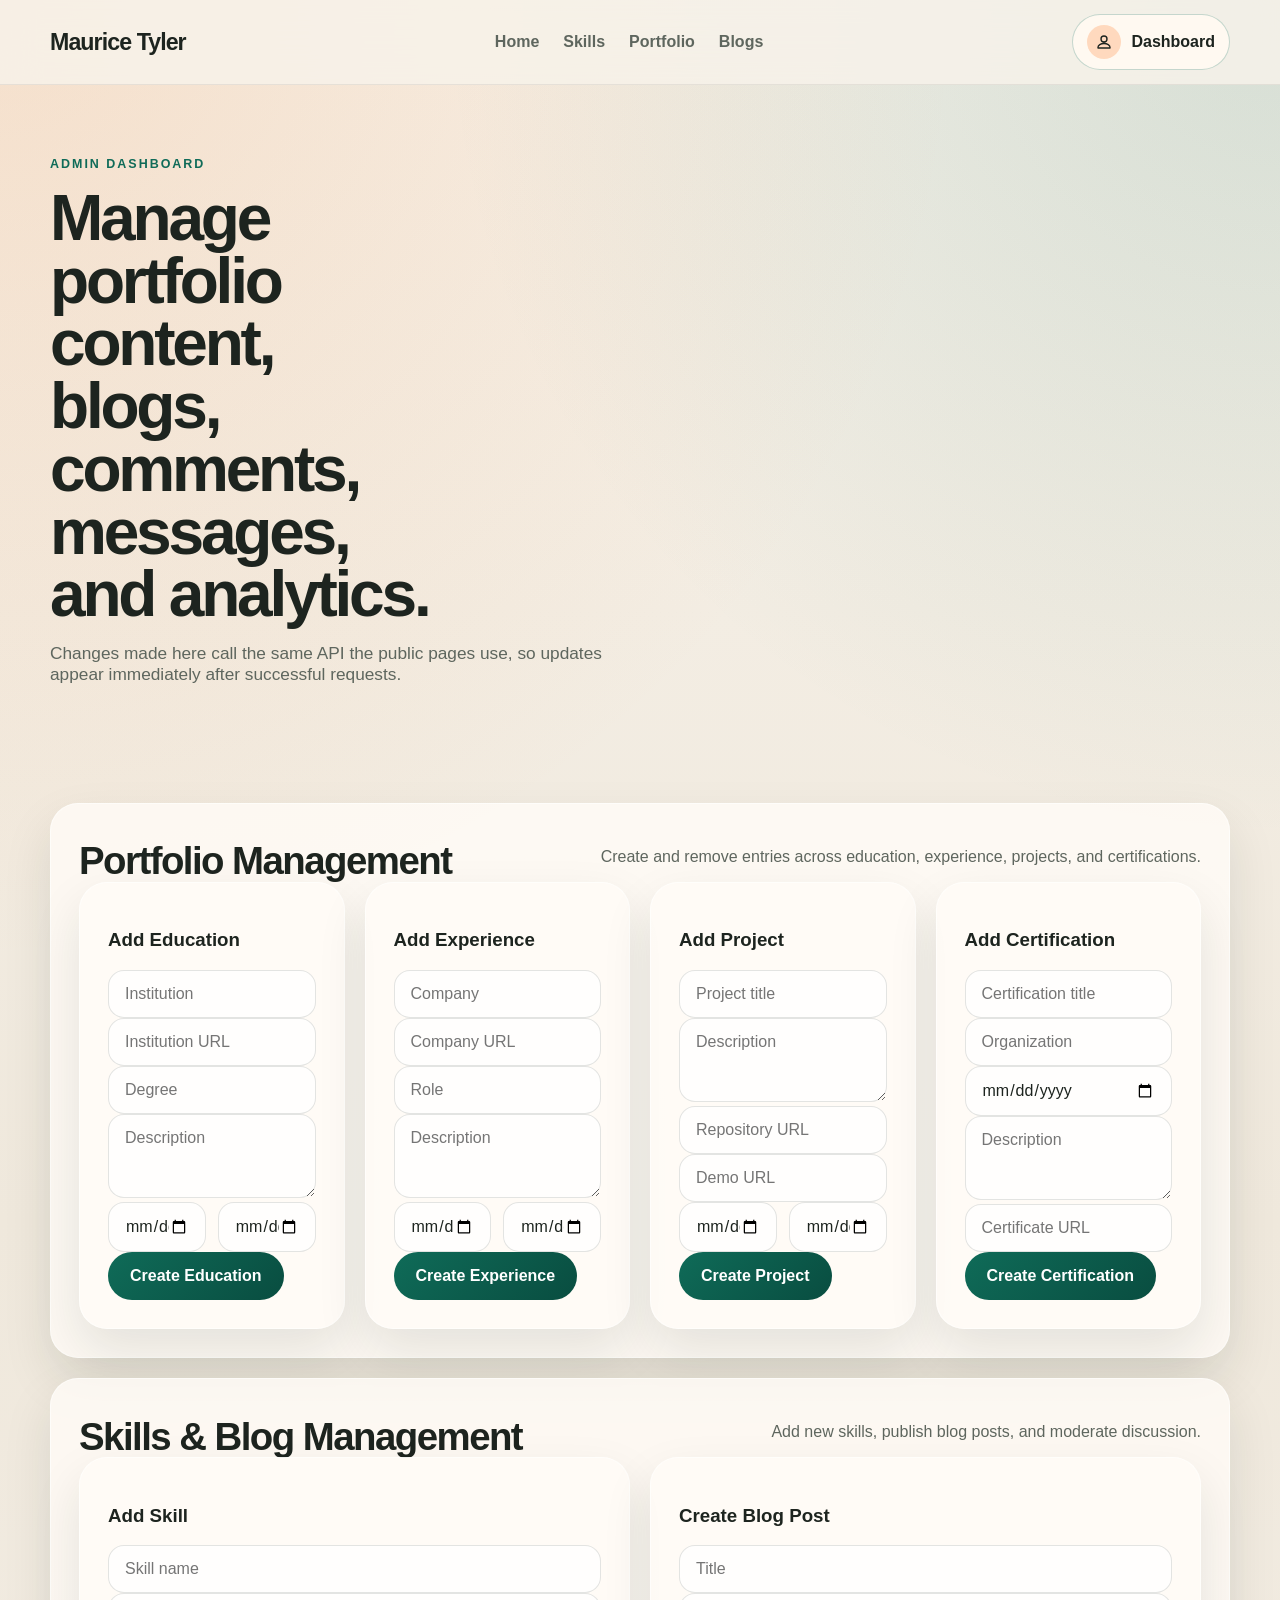
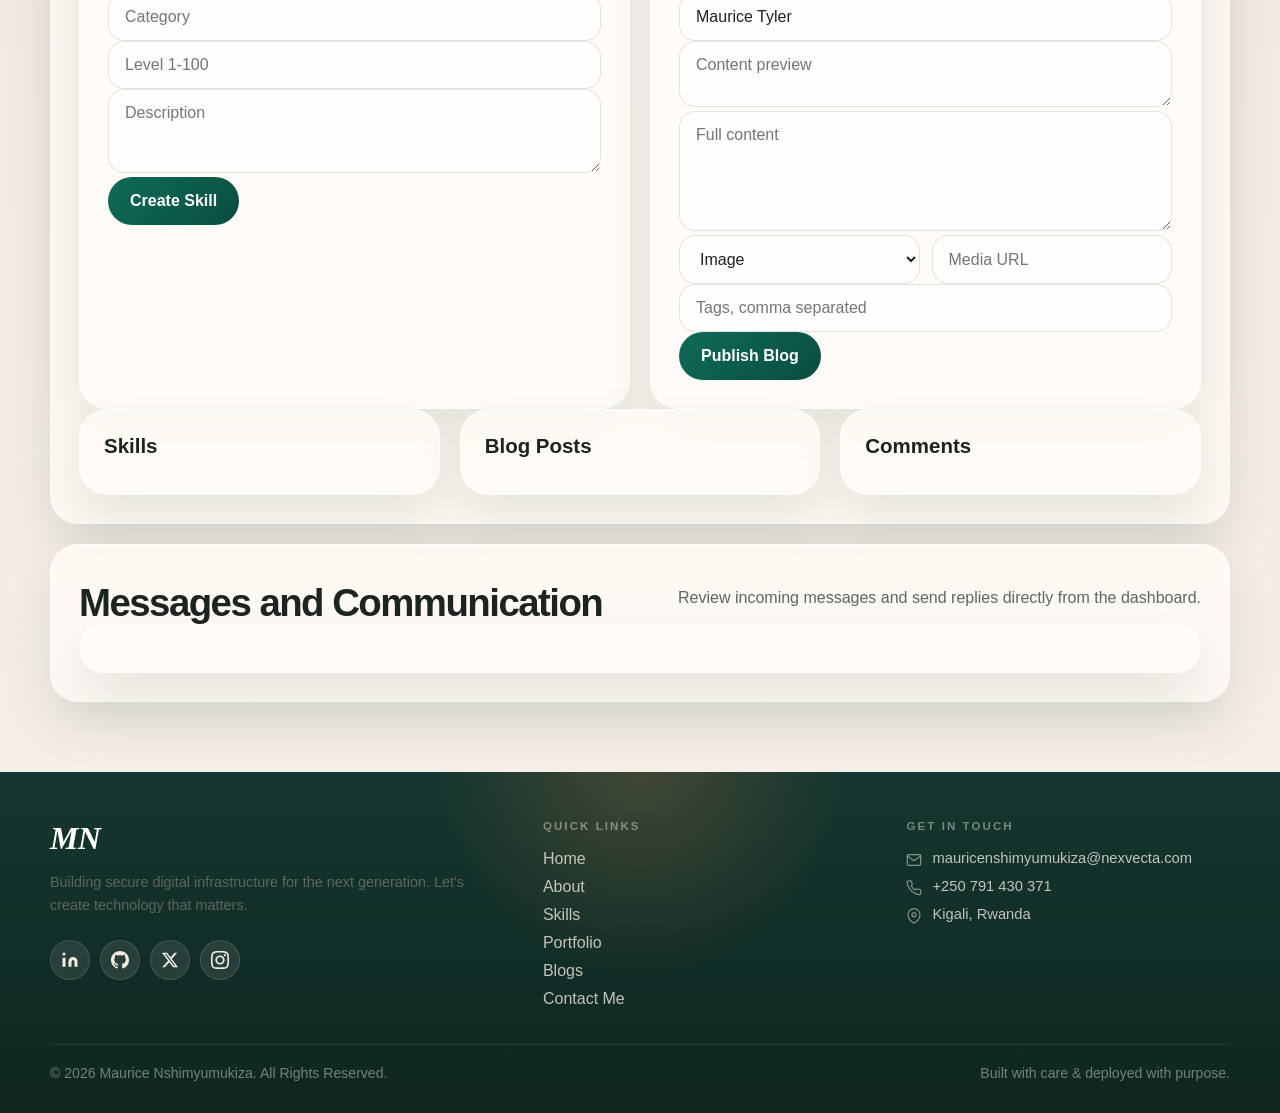
==== portfolio-htmls/admin-dashboard.html @ 451bc1d4 "New frontend portfolio" ====
<!DOCTYPE html>
<html lang="en">
<head>
<meta charset="UTF-8">
<meta name="viewport" content="width=device-width, initial-scale=1.0">
<title>Maurice Tyler | Admin Dashboard</title>
<link rel="stylesheet" href="../css/style.css">
</head>
<body data-page="admin-dashboard">
<header class="site-header">
  <div class="container navbar">
    <a class="brand" href="index.html">Maurice Tyler</a>
    <button class="menu-toggle" type="button" aria-expanded="false" aria-controls="nav-links" aria-label="Open navigation">
      <span></span><span></span><span></span>
    </button>
    <nav class="nav-shell" aria-label="Primary">
      <ul class="nav-links" id="nav-links">
        <li><a href="index.html">Home</a></li>
        <li><a href="skills.html">Skills</a></li>
        <li><a href="portfolio.html">Portfolio</a></li>
        <li><a href="blog.html">Blogs</a></li>
      </ul>
    </nav>
    <a class="profile-link active-profile" href="admin-dashboard.html" aria-label="Admin dashboard">
      <span class="profile-icon">
        <svg viewBox="0 0 24 24" role="img" aria-hidden="true"><path d="M12 12a4 4 0 1 0-4-4 4 4 0 0 0 4 4Zm0 2c-4.418 0-8 2.239-8 5v1h16v-1c0-2.761-3.582-5-8-5Z"></path></svg>
      </span>
      <span>Dashboard</span>
    </a>
  </div>
</header>

<main>
  <section class="page-hero dashboard-hero">
    <div class="container">
      <p class="eyebrow">Admin Dashboard</p>
      <h1>Manage portfolio content, blogs, comments, messages, and analytics.</h1>
      <p class="page-intro">Changes made here call the same API the public pages use, so updates appear immediately after successful requests.</p>
    </div>
  </section>

  <section class="section">
    <div class="container dashboard-layout">
      <div class="metrics-strip" id="dashboard-metrics"></div>

      <div class="dashboard-grid">
        <section class="dashboard-card">
          <div class="card-heading">
            <h2>Portfolio Management</h2>
            <p>Create and remove entries across education, experience, projects, and certifications.</p>
          </div>

          <div class="admin-forms-grid">
            <form class="form-card compact-form" id="education-form">
              <h3>Add Education</h3>
              <input type="text" name="institution_name" placeholder="Institution" required>
              <input type="url" name="institution_url" placeholder="Institution URL">
              <input type="text" name="degree" placeholder="Degree" required>
              <textarea name="description" rows="3" placeholder="Description"></textarea>
              <div class="form-row two-up">
                <input type="date" name="start_date" required>
                <input type="date" name="end_date">
              </div>
              <button class="btn btn-primary" type="submit">Create Education</button>
            </form>

            <form class="form-card compact-form" id="experience-form">
              <h3>Add Experience</h3>
              <input type="text" name="company" placeholder="Company" required>
              <input type="url" name="company_url" placeholder="Company URL">
              <input type="text" name="role" placeholder="Role" required>
              <textarea name="description" rows="3" placeholder="Description"></textarea>
              <div class="form-row two-up">
                <input type="date" name="start_date" required>
                <input type="date" name="end_date">
              </div>
              <button class="btn btn-primary" type="submit">Create Experience</button>
            </form>

            <form class="form-card compact-form" id="project-form">
              <h3>Add Project</h3>
              <input type="text" name="title" placeholder="Project title" required>
              <textarea name="description" rows="3" placeholder="Description" required></textarea>
              <input type="url" name="link" placeholder="Repository URL">
              <input type="url" name="demo_url" placeholder="Demo URL">
              <div class="form-row two-up">
                <input type="date" name="start_date" required>
                <input type="date" name="end_date">
              </div>
              <button class="btn btn-primary" type="submit">Create Project</button>
            </form>

            <form class="form-card compact-form" id="certification-form">
              <h3>Add Certification</h3>
              <input type="text" name="title" placeholder="Certification title" required>
              <input type="text" name="organization" placeholder="Organization" required>
              <input type="date" name="date_completion" required>
              <textarea name="description" rows="3" placeholder="Description" required></textarea>
              <input type="url" name="certificate_url" placeholder="Certificate URL">
              <button class="btn btn-primary" type="submit">Create Certification</button>
            </form>
          </div>

          <div class="admin-list-grid" id="portfolio-admin-lists"></div>
        </section>

        <section class="dashboard-card">
          <div class="card-heading">
            <h2>Skills & Blog Management</h2>
            <p>Add new skills, publish blog posts, and moderate discussion.</p>
          </div>

          <div class="admin-forms-grid">
            <form class="form-card compact-form" id="skill-form">
              <h3>Add Skill</h3>
              <input type="text" name="name" placeholder="Skill name" required>
              <input type="text" name="category" placeholder="Category" required>
              <input type="number" name="level" min="1" max="100" placeholder="Level 1-100" required>
              <textarea name="description" rows="3" placeholder="Description"></textarea>
              <button class="btn btn-primary" type="submit">Create Skill</button>
            </form>

            <form class="form-card compact-form" id="blog-form">
              <h3>Create Blog Post</h3>
              <input type="text" name="title" placeholder="Title" required>
              <input type="text" name="author" placeholder="Author" value="Maurice Tyler" required>
              <textarea name="summary" rows="2" placeholder="Content preview" required></textarea>
              <textarea name="content" rows="5" placeholder="Full content" required></textarea>
              <div class="form-row two-up">
                <select name="media_type">
                  <option value="image">Image</option>
                  <option value="video">Video</option>
                </select>
                <input type="url" name="media_url" placeholder="Media URL">
              </div>
              <input type="text" name="tags" placeholder="Tags, comma separated">
              <button class="btn btn-primary" type="submit">Publish Blog</button>
            </form>
          </div>

          <div class="admin-list-grid">
            <div class="data-list-card">
              <div class="list-header">
                <h3>Skills</h3>
              </div>
              <div id="skills-admin-list"></div>
            </div>
            <div class="data-list-card">
              <div class="list-header">
                <h3>Blog Posts</h3>
              </div>
              <div id="blogs-admin-list"></div>
            </div>
            <div class="data-list-card">
              <div class="list-header">
                <h3>Comments</h3>
              </div>
              <div id="comments-admin-list"></div>
            </div>
          </div>
        </section>

        <section class="dashboard-card">
          <div class="card-heading">
            <h2>Messages and Communication</h2>
            <p>Review incoming messages and send replies directly from the dashboard.</p>
          </div>
          <div class="data-list-card">
            <div id="messages-admin-list"></div>
          </div>
        </section>
      </div>
    </div>
  </section>
</main>

<footer class="site-footer">
  <div class="container footer-grid">
    <div class="footer-col">
      <span class="footer-brand">MN</span>
      <p class="footer-tagline">Building secure digital infrastructure for the next generation. Let's create technology that matters.</p>
      <div class="footer-social-icons">
        <a href="https://www.linkedin.com/in/YOUR-PROFILE" target="_blank" rel="noreferrer" aria-label="LinkedIn">
          <svg viewBox="0 0 24 24" aria-hidden="true"><path d="M16 8a6 6 0 0 1 6 6v7h-4v-7a2 2 0 0 0-2-2 2 2 0 0 0-2 2v7h-4v-7a6 6 0 0 1 6-6zM2 9h4v12H2z"/><circle cx="4" cy="4" r="2"/></svg>
        </a>
        <a href="https://github.com/YOUR-USERNAME" target="_blank" rel="noreferrer" aria-label="GitHub">
          <svg viewBox="0 0 24 24" aria-hidden="true"><path d="M12 0C5.37 0 0 5.37 0 12c0 5.31 3.435 9.795 8.205 11.385.6.105.825-.255.825-.57 0-.285-.015-1.23-.015-2.235-3.015.555-3.795-.735-4.035-1.41-.135-.345-.72-1.41-1.23-1.695-.42-.225-1.02-.78-.015-.795.945-.015 1.62.87 1.845 1.23 1.08 1.815 2.805 1.305 3.495.99.105-.78.42-1.305.765-1.605-2.67-.3-5.46-1.335-5.46-5.925 0-1.305.465-2.385 1.23-3.225-.12-.3-.54-1.53.12-3.18 0 0 1.005-.315 3.3 1.23.96-.27 1.98-.405 3-.405s2.04.135 3 .405c2.295-1.56 3.3-1.23 3.3-1.23.66 1.65.24 2.88.12 3.18.765.84 1.23 1.905 1.23 3.225 0 4.605-2.805 5.625-5.475 5.925.435.375.81 1.095.81 2.22 0 1.605-.015 2.895-.015 3.3 0 .315.225.69.825.57A12.02 12.02 0 0 0 24 12c0-6.63-5.37-12-12-12z"/></svg>
        </a>
        <a href="https://x.com/YOUR-HANDLE" target="_blank" rel="noreferrer" aria-label="X / Twitter">
          <svg viewBox="0 0 24 24" aria-hidden="true"><path d="M18.244 2.25h3.308l-7.227 8.26 8.502 11.24H16.17l-5.214-6.817L4.99 21.75H1.68l7.73-8.835L1.254 2.25H8.08l4.713 6.231zm-1.161 17.52h1.833L7.084 4.126H5.117z"/></svg>
        </a>
        <a href="https://www.instagram.com/YOUR-HANDLE" target="_blank" rel="noreferrer" aria-label="Instagram">
          <svg viewBox="0 0 24 24" aria-hidden="true"><path d="M12 2.163c3.204 0 3.584.012 4.85.07 3.252.148 4.771 1.691 4.919 4.919.058 1.265.069 1.645.069 4.849 0 3.205-.012 3.584-.069 4.849-.149 3.225-1.664 4.771-4.919 4.919-1.266.058-1.644.07-4.85.07-3.204 0-3.584-.012-4.849-.07-3.26-.149-4.771-1.699-4.919-4.92-.058-1.265-.07-1.644-.07-4.849 0-3.204.013-3.583.07-4.849.149-3.227 1.664-4.771 4.919-4.919 1.266-.057 1.645-.069 4.849-.069zm0-2.163c-3.259 0-3.667.014-4.947.072-4.358.2-6.78 2.618-6.98 6.98-.059 1.281-.073 1.689-.073 4.948 0 3.259.014 3.668.072 4.948.2 4.358 2.618 6.78 6.98 6.98 1.281.058 1.689.072 4.948.072 3.259 0 3.668-.014 4.948-.072 4.354-.2 6.782-2.618 6.979-6.98.059-1.28.073-1.689.073-4.948 0-3.259-.014-3.667-.072-4.947-.196-4.354-2.617-6.78-6.979-6.98-1.281-.059-1.69-.073-4.949-.073zm0 5.838c-3.403 0-6.162 2.759-6.162 6.162s2.759 6.163 6.162 6.163 6.162-2.759 6.162-6.163c0-3.403-2.759-6.162-6.162-6.162zm0 10.162c-2.209 0-4-1.79-4-4 0-2.209 1.791-4 4-4s4 1.791 4 4c0 2.21-1.791 4-4 4zm6.406-11.845c-.796 0-1.441.645-1.441 1.44s.645 1.44 1.441 1.44c.795 0 1.439-.645 1.439-1.44s-.644-1.44-1.439-1.44z"/></svg>
        </a>
      </div>
    </div>
    <div class="footer-col">
      <h3>Quick Links</h3>
      <nav class="footer-nav" aria-label="Footer navigation">
        <a href="index.html">Home</a>
        <a href="index.html#about">About</a>
        <a href="index.html#skills">Skills</a>
        <a href="index.html#portfolio">Portfolio</a>
        <a href="blog.html">Blogs</a>
        <a href="index.html#contact">Contact Me</a>
      </nav>
    </div>
    <div class="footer-col">
      <h3>Get in Touch</h3>
      <div class="footer-contact-list">
        <div class="footer-contact-item">
          <svg viewBox="0 0 24 24" aria-hidden="true"><path d="M4 4h16c1.1 0 2 .9 2 2v12c0 1.1-.9 2-2 2H4c-1.1 0-2-.9-2-2V6c0-1.1.9-2 2-2z"/><polyline points="22,6 12,13 2,6"/></svg>
          <a href="mailto:mauricenshimyumukiza@nexvecta.com">mauricenshimyumukiza@nexvecta.com</a>
        </div>
        <div class="footer-contact-item">
          <svg viewBox="0 0 24 24" aria-hidden="true"><path d="M22 16.92v3a2 2 0 0 1-2.18 2 19.79 19.79 0 0 1-8.63-3.07A19.5 19.5 0 0 1 4.69 12a19.79 19.79 0 0 1-3.07-8.67A2 2 0 0 1 3.6 1.27h3a2 2 0 0 1 2 1.72 12.84 12.84 0 0 0 .7 2.81 2 2 0 0 1-.45 2.11L7.91 8.91a16 16 0 0 0 6 6l1-1a2 2 0 0 1 2.11-.45 12.84 12.84 0 0 0 2.81.7A2 2 0 0 1 22 16.92z"/></svg>
          <a href="tel:+250791430371">+250 791 430 371</a>
        </div>
        <div class="footer-contact-item">
          <svg viewBox="0 0 24 24" aria-hidden="true"><path d="M21 10c0 7-9 13-9 13s-9-6-9-13a9 9 0 0 1 18 0z"/><circle cx="12" cy="10" r="3"/></svg>
          <span>Kigali, Rwanda</span>
        </div>
      </div>
    </div>
  </div>
  <div class="container footer-bottom">
    <p>&copy; 2026 Maurice Nshimyumukiza. All Rights Reserved.</p>
    <p>Built with care &amp; deployed with purpose.</p>
  </div>
</footer>

<script src="../java script/script.js"></script>
</body>
</html>
---- css/style.css ----
:root {
  --bg: #f4efe7;
  --bg-alt: #ebe4d7;
  --surface: rgba(255, 252, 247, 0.82);
  --surface-strong: #fffaf2;
  --ink: #1d241f;
  --muted: #5e665e;
  --line: rgba(29, 36, 31, 0.12);
  --brand: #0f6b58;
  --brand-deep: #094d40;
  --accent: #ef8f45;
  --accent-soft: #ffd9be;
  --success: #2c7a5a;
  --shadow: 0 22px 50px rgba(23, 36, 31, 0.10);
  --radius-lg: 28px;
  --radius-md: 20px;
  --radius-sm: 14px;
  --container: 1180px;
}

* {
  box-sizing: border-box;
}

html {
  scroll-behavior: smooth;
}

body {
  margin: 0;
  font-family: "Segoe UI", Tahoma, Geneva, Verdana, sans-serif;
  color: var(--ink);
  background:
    radial-gradient(circle at top left, rgba(239, 143, 69, 0.18), transparent 32%),
    radial-gradient(circle at top right, rgba(15, 107, 88, 0.14), transparent 28%),
    linear-gradient(180deg, #f7f2ea, #efe8dc 45%, #f6f1ea 100%);
}

img,
video {
  display: block;
  max-width: 100%;
}

a {
  color: inherit;
  text-decoration: none;
}

button,
input,
textarea,
select {
  font: inherit;
}

button {
  cursor: pointer;
}

.sr-only {
  position: absolute;
  width: 1px;
  height: 1px;
  padding: 0;
  margin: -1px;
  overflow: hidden;
  clip: rect(0, 0, 0, 0);
  white-space: nowrap;
  border: 0;
}

.container {
  width: min(var(--container), calc(100% - 40px));
  margin: 0 auto;
}

.site-header {
  position: sticky;
  top: 0;
  z-index: 20;
  backdrop-filter: blur(18px);
  background: rgba(247, 242, 234, 0.84);
  border-bottom: 1px solid rgba(29, 36, 31, 0.08);
}

.navbar {
  min-height: 84px;
  display: flex;
  align-items: center;
  justify-content: space-between;
  gap: 24px;
}

.brand {
  font-size: 1.45rem;
  font-weight: 800;
  letter-spacing: -0.04em;
}

.nav-shell {
  flex: 1;
}

.nav-links {
  list-style: none;
  display: flex;
  justify-content: center;
  gap: 24px;
  padding: 0;
  margin: 0;
}

.nav-links a,
.profile-link {
  color: var(--muted);
  font-weight: 600;
  transition: color 0.2s ease, background 0.2s ease, border-color 0.2s ease;
}

.nav-links a {
  padding: 10px 0;
  border-bottom: 2px solid transparent;
}

.nav-links a:hover,
.nav-links a.active {
  color: var(--ink);
  border-color: var(--accent);
}

.profile-link {
  display: inline-flex;
  align-items: center;
  gap: 10px;
  padding: 10px 14px;
  border: 1px solid var(--line);
  border-radius: 999px;
  background: rgba(255, 250, 242, 0.9);
}

.profile-link:hover,
.active-profile {
  color: var(--ink);
  border-color: rgba(15, 107, 88, 0.24);
}

.profile-icon {
  width: 34px;
  height: 34px;
  display: grid;
  place-items: center;
  border-radius: 50%;
  background: var(--accent-soft);
}

.profile-icon svg {
  width: 18px;
  height: 18px;
  fill: none;
  stroke: currentColor;
  stroke-width: 1.8;
  stroke-linecap: round;
  stroke-linejoin: round;
}

.menu-toggle {
  display: none;
  width: 46px;
  height: 46px;
  padding: 0;
  border: 0;
  background: transparent;
  flex-direction: column;
  justify-content: center;
  gap: 5px;
}

.menu-toggle span {
  width: 24px;
  height: 2px;
  margin: 0 auto;
  background: var(--ink);
}

main {
  min-height: calc(100vh - 84px);
}

.hero-panel,
.page-hero {
  padding: 72px 0 34px;
}

.hero-grid,
.auth-grid,
.contact-callout {
  display: grid;
  grid-template-columns: 1.15fr 0.85fr;
  gap: 28px;
  align-items: stretch;
}

.hero-panel {
  padding-top: 86px;
}

.hero-copy h1,
.page-hero h1,
.auth-copy h1 {
  margin: 0;
  font-size: clamp(2.4rem, 5vw, 4.8rem);
  line-height: 0.98;
  letter-spacing: -0.05em;
  max-width: 11ch;
}

.hero-text,
.page-intro,
.auth-copy p {
  max-width: 62ch;
  color: var(--muted);
  font-size: 1.08rem;
}

.eyebrow,
.feature-kicker,
.panel-label {
  margin: 0 0 16px;
  text-transform: uppercase;
  letter-spacing: 0.16em;
  font-size: 0.78rem;
  color: var(--brand);
  font-weight: 800;
}

.hero-actions,
.social-links,
.footer-nav,
.search-shell {
  display: flex;
  flex-wrap: wrap;
  gap: 14px;
}

.btn {
  display: inline-flex;
  justify-content: center;
  align-items: center;
  min-height: 48px;
  padding: 12px 22px;
  border-radius: 999px;
  border: 0;
  font-weight: 700;
  transition: transform 0.2s ease, background 0.2s ease;
}

.btn:hover {
  transform: translateY(-1px);
}

.btn-primary {
  color: white;
  background: linear-gradient(135deg, var(--brand), var(--brand-deep));
}

.btn-secondary {
  color: var(--ink);
  background: rgba(255, 250, 242, 0.95);
  border: 1px solid rgba(29, 36, 31, 0.12);
}

.panel,
.feature-card,
.info-card,
.timeline-card,
.blog-card,
.form-card,
.dashboard-card,
.data-list-card,
.empty-state,
.metric-card {
  background: var(--surface);
  border: 1px solid rgba(255, 255, 255, 0.55);
  border-radius: var(--radius-lg);
  box-shadow: var(--shadow);
}

.hero-metrics,
.form-card,
.dashboard-card {
  padding: 28px;
}

.metric-grid,
.cards-grid,
.skill-category-grid,
.dashboard-grid,
.admin-list-grid,
.admin-forms-grid,
.metrics-strip {
  display: grid;
  gap: 20px;
}

.metric-grid {
  grid-template-columns: repeat(2, minmax(0, 1fr));
}

.metric-grid article,
.metric-card {
  padding: 20px;
  border-radius: var(--radius-md);
  background: rgba(255, 255, 255, 0.56);
  border: 1px solid rgba(29, 36, 31, 0.08);
}

.metric-grid strong,
.metric-card strong {
  display: block;
  font-size: 1.9rem;
  margin-bottom: 6px;
}

.section {
  padding: 42px 0 70px;
}

.section-alt {
  background: rgba(235, 228, 215, 0.48);
}

.section-stack {
  display: grid;
  gap: 24px;
}

.section-heading h2,
.toolbar h2,
.card-heading h2,
.site-footer h2 {
  margin: 0;
  font-size: clamp(1.7rem, 3vw, 2.8rem);
  line-height: 1.05;
  letter-spacing: -0.04em;
}

.split-heading,
.toolbar,
.list-header,
.card-heading {
  display: flex;
  justify-content: space-between;
  align-items: end;
  gap: 16px;
}

.text-link {
  color: var(--brand);
  font-weight: 700;
}

.quick-link-grid,
.cards-grid,
.skill-category-grid,
.admin-forms-grid {
  grid-template-columns: repeat(auto-fit, minmax(250px, 1fr));
}

.feature-card,
.timeline-card,
.blog-card,
.data-list-card,
.info-card {
  padding: 24px;
}

.feature-card h3,
.timeline-card h3,
.blog-card h3,
.data-list-card h3,
.auth-card h3 {
  margin: 0 0 12px;
  font-size: 1.28rem;
}

.feature-card p:last-child,
.timeline-card p,
.blog-card p,
.data-item p,
.site-footer p,
.toolbar p,
.card-heading p,
.list-header p,
.empty-state p {
  color: var(--muted);
}

.chips-wrap {
  display: flex;
  flex-wrap: wrap;
  gap: 12px;
}

.chip {
  padding: 10px 14px;
  border-radius: 999px;
  background: rgba(255, 250, 242, 0.88);
  border: 1px solid rgba(29, 36, 31, 0.12);
  font-weight: 600;
}

.pill {
  display: inline-flex;
  align-items: center;
  padding: 8px 14px;
  border-radius: 999px;
  background: rgba(15, 107, 88, 0.10);
  color: var(--brand);
  font-weight: 700;
}

.skill-category {
  padding: 24px;
}

.skill-list {
  display: grid;
  gap: 14px;
  margin-top: 18px;
}

.skill-item {
  display: grid;
  gap: 8px;
  padding: 16px;
  border-radius: var(--radius-md);
  background: rgba(255, 255, 255, 0.56);
  border: 1px solid rgba(29, 36, 31, 0.08);
}

.skill-item header {
  display: flex;
  justify-content: space-between;
  gap: 16px;
}

.level-bar {
  width: 100%;
  height: 10px;
  border-radius: 999px;
  background: rgba(15, 107, 88, 0.10);
  overflow: hidden;
}

.level-bar span {
  display: block;
  height: 100%;
  border-radius: inherit;
  background: linear-gradient(90deg, var(--brand), var(--accent));
}

.expandable {
  overflow: hidden;
}

.expandable summary {
  cursor: pointer;
  list-style: none;
  display: flex;
  justify-content: space-between;
  align-items: center;
  gap: 16px;
}

.expandable summary::-webkit-details-marker {
  display: none;
}

.expandable summary::after {
  content: "+";
  font-size: 1.4rem;
  font-weight: 400;
}

.expandable[open] summary::after {
  content: "-";
}

.timeline-list {
  display: grid;
  gap: 16px;
  margin-top: 18px;
}

.timeline-meta,
.blog-meta {
  display: flex;
  flex-wrap: wrap;
  gap: 10px 14px;
  color: var(--muted);
  font-size: 0.95rem;
}

.action-row {
  display: flex;
  flex-wrap: wrap;
  gap: 10px;
  align-items: center;
}

.link-row {
  display: flex;
  flex-wrap: wrap;
  gap: 12px;
}

.inline-link {
  color: var(--brand);
  font-weight: 700;
}

.blog-grid {
  align-items: start;
}

.blog-card {
  display: grid;
  gap: 18px;
}

.blog-card img,
.blog-card video {
  width: 100%;
  border-radius: 18px;
  aspect-ratio: 16 / 9;
  object-fit: cover;
  background: #d9d1c3;
}

.comment-list,
.data-list {
  display: grid;
  gap: 12px;
}

.comment-item,
.data-item {
  padding: 16px;
  border-radius: 18px;
  background: rgba(255, 255, 255, 0.58);
  border: 1px solid rgba(29, 36, 31, 0.08);
}

.comment-item strong,
.data-item strong {
  display: block;
}

.comment-form,
.reply-form {
  display: grid;
  gap: 10px;
}

.search-shell {
  align-items: center;
}

.search-input {
  flex: 1;
}

.search-input input,
.form-card input,
.form-card textarea,
.form-card select {
  width: 100%;
  padding: 14px 16px;
  border-radius: 16px;
  border: 1px solid rgba(29, 36, 31, 0.12);
  background: rgba(255, 255, 255, 0.8);
  color: var(--ink);
}

.form-card textarea {
  resize: vertical;
}

.form-row {
  display: grid;
  gap: 12px;
}

.two-up {
  grid-template-columns: repeat(2, minmax(0, 1fr));
}

.form-status {
  min-height: 24px;
  margin: 6px 0 0;
  color: var(--brand);
  font-weight: 600;
}

.auth-layout {
  padding-top: 78px;
}

.auth-card {
  align-self: center;
}

.credentials-note {
  margin-top: 24px;
  display: grid;
  gap: 8px;
  padding: 18px;
  border-radius: 20px;
  background: rgba(255, 250, 242, 0.7);
  border: 1px solid rgba(29, 36, 31, 0.10);
}

.dashboard-layout {
  display: grid;
  gap: 24px;
}

.metrics-strip {
  grid-template-columns: repeat(auto-fit, minmax(180px, 1fr));
}

.dashboard-grid {
  grid-template-columns: 1fr;
}

.compact-form {
  gap: 12px;
}

.admin-list-grid {
  grid-template-columns: repeat(auto-fit, minmax(260px, 1fr));
}

.data-item .action-row {
  margin-top: 12px;
}

.small-button {
  border: 0;
  padding: 10px 12px;
  border-radius: 999px;
  background: rgba(15, 107, 88, 0.10);
  color: var(--brand);
  font-weight: 700;
}

.small-button.danger {
  background: rgba(192, 52, 52, 0.10);
  color: #9f3030;
}

.empty-state {
  padding: 28px;
  text-align: center;
}

.site-footer {
  margin-top: 0;
  padding-top: 48px;
  color: #f5ede2;
  background:
    radial-gradient(circle at top, rgba(239, 143, 69, 0.20), transparent 28%),
    linear-gradient(180deg, #15362f, #0f2621);
}

.footer-grid {
  display: grid;
  grid-template-columns: 1.4fr 1fr 1fr;
  gap: 40px;
  padding-bottom: 36px;
}

.footer-brand {
  font-family: Georgia, 'Times New Roman', serif;
  font-style: italic;
  font-size: 2rem;
  font-weight: 800;
  letter-spacing: -0.02em;
  color: #fff;
  display: block;
  margin-bottom: 14px;
}

.footer-tagline {
  color: rgba(245, 237, 226, 0.6);
  font-size: 0.9rem;
  line-height: 1.6;
  margin: 0 0 22px;
}

.footer-social-icons {
  display: flex;
  gap: 10px;
  flex-wrap: wrap;
}

.footer-social-icons a {
  width: 40px;
  height: 40px;
  display: grid;
  place-items: center;
  border-radius: 50%;
  background: rgba(255, 255, 255, 0.09);
  border: 1px solid rgba(255, 255, 255, 0.12);
  transition: background 0.2s ease, transform 0.2s ease;
}

.footer-social-icons a:hover {
  background: rgba(255, 255, 255, 0.18);
  transform: translateY(-2px);
}

.footer-social-icons svg {
  width: 18px;
  height: 18px;
  fill: #f5ede2;
  stroke: none;
}

.footer-col h3 {
  font-size: 0.72rem;
  font-weight: 800;
  text-transform: uppercase;
  letter-spacing: 0.18em;
  color: rgba(245, 237, 226, 0.45);
  margin: 0 0 18px;
}

.footer-nav,
.footer-contact-list {
  display: grid;
  gap: 10px;
}

.footer-nav a {
  color: rgba(245, 237, 226, 0.78);
  font-weight: 500;
  transition: color 0.2s ease;
}

.footer-nav a:hover {
  color: #fff;
}

.footer-contact-item {
  display: flex;
  align-items: flex-start;
  gap: 10px;
  color: rgba(245, 237, 226, 0.78);
  font-size: 0.92rem;
}

.footer-contact-item svg {
  width: 16px;
  height: 16px;
  flex-shrink: 0;
  margin-top: 2px;
  stroke: rgba(245, 237, 226, 0.5);
  fill: none;
  stroke-width: 1.8;
  stroke-linecap: round;
  stroke-linejoin: round;
}

.footer-bottom {
  padding: 20px 0 32px;
  border-top: 1px solid rgba(255, 255, 255, 0.08);
  display: flex;
  justify-content: space-between;
  align-items: center;
  gap: 16px;
  flex-wrap: wrap;
}

.footer-bottom p {
  margin: 0;
  font-size: 0.88rem;
  color: rgba(245, 237, 226, 0.45);
}

/* ─── Dark header variant ──────────────────────────────────── */

.header-dark {
  background: rgba(18, 44, 31, 0.94) !important;
  border-bottom-color: rgba(255, 255, 255, 0.06) !important;
}

.header-dark .brand {
  color: #ffffff;
  font-family: Georgia, 'Times New Roman', serif;
  font-style: italic;
  letter-spacing: 0;
}

.header-dark .nav-links a {
  color: rgba(255, 255, 255, 0.72);
}

.header-dark .nav-links a:hover,
.header-dark .nav-links a.active {
  color: #ffffff;
  border-color: #d4a320;
}

.header-dark .profile-link {
  color: rgba(255, 255, 255, 0.85);
  background: rgba(255, 255, 255, 0.10);
  border-color: rgba(255, 255, 255, 0.16);
}

.header-dark .profile-icon {
  background: rgba(255, 255, 255, 0.14);
}

.header-dark .profile-icon svg {
  stroke: #fff;
}

.header-dark .menu-toggle span {
  background: #ffffff;
}

@media (max-width: 860px) {
  .header-dark .nav-links {
    background: rgba(18, 44, 31, 0.98);
    border-bottom-color: rgba(255, 255, 255, 0.08);
    color: #fff;
  }

  .header-dark .nav-links a {
    color: rgba(255, 255, 255, 0.80);
  }
}

/* ─── Dark hero panel ─────────────────────────────────────── */

.hero-dark {
  background: linear-gradient(150deg, #1a3d2a 0%, #1e4a36 55%, #172e24 100%);
  padding: 80px 0 72px;
  position: relative;
  overflow: hidden;
}

.hero-dark .hero-grid {
  align-items: center;
  grid-template-columns: 1fr 1fr;
}

.hero-dark .hero-tagline {
  color: rgba(255, 255, 255, 0.50);
  font-size: 0.92rem;
  margin: 0 0 16px;
  letter-spacing: 0.01em;
}

.hero-dark .hero-copy h1 {
  color: #ffffff;
  font-size: clamp(1.9rem, 3.6vw, 3.2rem);
  line-height: 1.2;
  max-width: 18ch;
  letter-spacing: -0.02em;
  margin: 0 0 20px;
}

.hero-dark .hero-text {
  color: rgba(255, 255, 255, 0.65);
  font-size: 1.02rem;
}

.btn-gold {
  background: linear-gradient(135deg, #d4a320, #b88a18);
  color: #111;
  font-weight: 700;
  border: 0;
}

.btn-gold:hover {
  background: linear-gradient(135deg, #e0b030, #c8961e);
  transform: translateY(-1px);
}

.btn-outline-gold {
  background: transparent;
  border: 2px solid #d4a320;
  color: #d4a320;
  font-weight: 700;
}

.btn-outline-gold:hover {
  background: rgba(212, 163, 32, 0.12);
  transform: translateY(-1px);
}

.hero-photo-wrap {
  position: relative;
  display: flex;
  justify-content: center;
  align-items: flex-end;
}

.hero-photo-wrap img {
  border-radius: 20px;
  max-height: 500px;
  width: 100%;
  max-width: 380px;
  object-fit: cover;
  object-position: top;
  position: relative;
  z-index: 1;
}

.hero-photo-dots {
  position: absolute;
  top: -24px;
  right: -16px;
  width: 150px;
  height: 150px;
  background-image: radial-gradient(circle, rgba(255, 255, 255, 0.55) 1.5px, transparent 1.5px);
  background-size: 13px 13px;
  pointer-events: none;
  z-index: 0;
}

@media (max-width: 980px) {
  .hero-dark .hero-grid {
    grid-template-columns: 1fr;
  }

  .hero-photo-wrap {
    order: -1;
  }

  .hero-photo-wrap img {
    max-height: 320px;
    max-width: 260px;
  }
}

/* ─── About Me section ────────────────────────────────────── */

.about-section {
  background: var(--surface-strong);
}

.about-heading {
  text-align: center;
  margin-bottom: 36px;
}

.about-heading h2 {
  margin: 0 0 12px;
  font-size: clamp(1.8rem, 3vw, 2.6rem);
  letter-spacing: -0.04em;
}

.about-rule {
  display: block;
  width: 52px;
  height: 3px;
  border-radius: 2px;
  background: var(--accent);
  margin: 0 auto;
}

.about-body {
  max-width: 780px;
  margin: 0 auto;
  display: grid;
  gap: 20px;
  text-align: center;
  font-size: 1.02rem;
  line-height: 1.75;
  color: var(--muted);
}

.about-body p {
  margin: 0;
}

.highlight {
  color: var(--brand);
  font-weight: 700;
}

/* ─── Languages / tech stack section ─────────────────────── */

.lang-section {
  padding: 60px 0;
}

.lang-grid {
  display: grid;
  grid-template-columns: 1fr 2fr;
  gap: 48px;
  align-items: center;
}

.lang-pitch h2 {
  margin: 0 0 28px;
  font-size: clamp(1.6rem, 2.8vw, 2.4rem);
  line-height: 1.2;
  letter-spacing: -0.04em;
}

.btn-dark {
  background: var(--ink);
  color: #fff;
  font-weight: 700;
  border: 0;
}

.btn-dark:hover {
  background: #2e3d32;
  transform: translateY(-1px);
}

.lang-cards {
  display: grid;
  grid-template-columns: repeat(3, minmax(0, 1fr));
  gap: 20px;
}

.lang-card {
  background: var(--surface-strong);
  border: 1px solid rgba(29, 36, 31, 0.10);
  border-radius: var(--radius-md);
  padding: 24px 16px 20px;
  display: grid;
  justify-items: center;
  gap: 10px;
  text-align: center;
  transition: box-shadow 0.2s ease, transform 0.2s ease;
}

.lang-card:hover {
  box-shadow: 0 8px 28px rgba(23, 36, 31, 0.10);
  transform: translateY(-3px);
}

.lang-card img {
  width: 64px;
  height: 64px;
  object-fit: contain;
}

.lang-label {
  margin: 0;
  font-size: 0.82rem;
  color: var(--muted);
}

.lang-card strong {
  font-size: 0.98rem;
  color: var(--ink);
}

@media (max-width: 860px) {
  .lang-grid {
    grid-template-columns: 1fr;
    gap: 32px;
  }

  .lang-pitch {
    text-align: center;
  }

  .lang-explore {
    margin: 0 auto;
    display: flex;
    width: fit-content;
  }
}

@media (max-width: 480px) {
  .lang-cards {
    grid-template-columns: 1fr;
    max-width: 260px;
    margin: 0 auto;
  }
}

/* ─── Technical Skills section ───────────────────────────── */

.tech-skills-section {
  background: #cee8d4;
}

.tech-skills-grid {
  display: grid;
  grid-template-columns: repeat(2, minmax(0, 1fr));
  gap: 20px;
  margin-top: 12px;
}

.tech-skill-card {
  background: rgba(255, 255, 255, 0.52);
  border: 1px solid rgba(255, 255, 255, 0.70);
  border-radius: var(--radius-md);
  padding: 24px 28px 26px;
}

.tech-skill-card h3 {
  margin: 0 0 14px;
  font-size: 1rem;
  font-weight: 700;
  color: var(--ink);
}

.tech-skill-card ul {
  margin: 0;
  padding: 0;
  list-style: none;
  display: grid;
  gap: 6px;
}

.tech-skill-card ul li {
  font-size: 0.88rem;
  color: #3a4a3e;
  padding-left: 14px;
  position: relative;
}

.tech-skill-card ul li::before {
  content: "•";
  position: absolute;
  left: 0;
  color: var(--brand);
  font-weight: 700;
}

@media (max-width: 640px) {
  .tech-skills-grid {
    grid-template-columns: 1fr;
  }
}

/* ─── Featured Projects section ──────────────────────────── */

.fp-section {
  background: var(--surface-strong);
}

.fp-header {
  display: flex;
  justify-content: space-between;
  align-items: flex-end;
  gap: 20px;
  margin-bottom: 40px;
  flex-wrap: wrap;
}

.fp-header h2 {
  margin: 8px 0 0;
  font-size: clamp(1.7rem, 3vw, 2.6rem);
  letter-spacing: -0.04em;
}

.btn-outline-brand {
  display: inline-flex;
  align-items: center;
  gap: 8px;
  padding: 12px 22px;
  border-radius: 999px;
  border: 1.5px solid var(--brand);
  color: var(--brand);
  font-weight: 700;
  font-size: 0.92rem;
  background: transparent;
  transition: background 0.2s ease, color 0.2s ease, transform 0.2s ease;
  white-space: nowrap;
}

.btn-outline-brand:hover {
  background: var(--brand);
  color: #fff;
  transform: translateY(-1px);
}

.fp-grid {
  display: grid;
  grid-template-columns: repeat(2, minmax(0, 1fr));
  gap: 24px;
}

.fp-card {
  display: flex;
  flex-direction: column;
  gap: 20px;
  background: #fff;
  border: 1px solid rgba(29, 36, 31, 0.09);
  border-radius: var(--radius-lg);
  padding: 32px;
  transition: box-shadow 0.25s ease, transform 0.25s ease;
}

.fp-card:hover {
  box-shadow: 0 16px 48px rgba(23, 36, 31, 0.11);
  transform: translateY(-4px);
}

.fp-meta {
  display: flex;
  align-items: center;
  gap: 14px;
}

.fp-number {
  font-size: 0.78rem;
  font-weight: 800;
  letter-spacing: 0.12em;
  color: var(--brand);
  background: rgba(15, 107, 88, 0.10);
  padding: 5px 10px;
  border-radius: 999px;
}

.fp-category {
  font-size: 0.78rem;
  font-weight: 700;
  text-transform: uppercase;
  letter-spacing: 0.14em;
  color: var(--muted);
}

.fp-body {
  flex: 1;
  display: grid;
  gap: 12px;
}

.fp-body h3 {
  margin: 0;
  font-size: 1.3rem;
  letter-spacing: -0.02em;
  color: var(--ink);
}

.fp-body p {
  margin: 0;
  font-size: 0.95rem;
  line-height: 1.7;
  color: var(--muted);
}

.fp-tags {
  display: flex;
  flex-wrap: wrap;
  gap: 8px;
  margin-top: 4px;
}

.fp-tags span {
  font-size: 0.78rem;
  font-weight: 600;
  padding: 5px 12px;
  border-radius: 999px;
  background: rgba(29, 36, 31, 0.06);
  color: var(--ink);
}

.fp-link {
  display: inline-flex;
  align-items: center;
  gap: 8px;
  font-weight: 700;
  font-size: 0.92rem;
  color: var(--brand);
  border-top: 1px solid rgba(29, 36, 31, 0.08);
  padding-top: 18px;
  transition: gap 0.2s ease;
}

.fp-link:hover {
  gap: 12px;
}

.fp-link svg {
  width: 16px;
  height: 16px;
  stroke: currentColor;
  fill: none;
  stroke-width: 2;
  stroke-linecap: round;
  stroke-linejoin: round;
}

/* ─── Core Skills section ─────────────────────────────────── */

.cs-section {
  background: var(--bg-alt);
}

.cs-grid {
  display: grid;
  grid-template-columns: repeat(3, minmax(0, 1fr));
  gap: 20px;
}

.cs-group {
  background: rgba(255, 255, 255, 0.70);
  border: 1px solid rgba(29, 36, 31, 0.09);
  border-radius: var(--radius-md);
  padding: 24px;
  display: grid;
  gap: 16px;
}

.cs-group-label {
  margin: 0;
  font-size: 0.72rem;
  font-weight: 800;
  text-transform: uppercase;
  letter-spacing: 0.16em;
  color: var(--brand);
}

.cs-pills {
  display: flex;
  flex-wrap: wrap;
  gap: 8px;
}

.cs-pills span {
  font-size: 0.88rem;
  font-weight: 600;
  padding: 7px 14px;
  border-radius: 999px;
  background: rgba(15, 107, 88, 0.08);
  color: var(--ink);
  border: 1px solid rgba(15, 107, 88, 0.15);
}

@media (max-width: 860px) {
  .fp-grid,
  .cs-grid {
    grid-template-columns: 1fr;
  }

  .fp-header {
    align-items: flex-start;
  }
}

/* ─── Centered CTA row below sections ────────────────────── */

.section-cta-row {
  display: flex;
  justify-content: center;
  margin-top: 40px;
}

/* ─── Blog landing page ──────────────────────────────────── */

.blog-hero {
  background: linear-gradient(150deg, #1a3d2a 0%, #1e4a36 55%, #172e24 100%);
  padding: 80px 0 72px;
  text-align: center;
}

.blog-hero .eyebrow {
  color: rgba(255, 255, 255, 0.50);
}

.blog-hero h1 {
  color: #fff;
  font-size: clamp(2rem, 4vw, 3.4rem);
  letter-spacing: -0.04em;
  margin: 10px 0 16px;
}

.blog-hero p {
  color: rgba(255, 255, 255, 0.60);
  font-size: 1.05rem;
  max-width: 52ch;
  margin: 0 auto;
  line-height: 1.7;
}

.blog-filter-section {
  background: var(--bg-alt);
  padding-bottom: 72px;
}

.blog-topics-bar {
  display: flex;
  gap: 10px;
  flex-wrap: wrap;
  padding: 32px 0 36px;
}

.blog-topic-btn {
  padding: 9px 20px;
  border-radius: 999px;
  border: 1.5px solid rgba(29, 36, 31, 0.16);
  background: transparent;
  color: var(--muted);
  font-weight: 600;
  font-size: 0.88rem;
  cursor: pointer;
  transition: background 0.18s ease, color 0.18s ease, border-color 0.18s ease;
  white-space: nowrap;
}

.blog-topic-btn:hover {
  border-color: var(--brand);
  color: var(--brand);
}

.blog-topic-btn.active {
  background: var(--brand);
  border-color: var(--brand);
  color: #fff;
}

/* Featured article card */
.post-featured-card {
  background: #fff;
  border: 1px solid rgba(29, 36, 31, 0.09);
  border-radius: var(--radius-lg);
  padding: 40px 44px;
  margin-bottom: 24px;
  transition: box-shadow 0.25s ease, transform 0.25s ease;
}

.post-featured-card:hover {
  box-shadow: 0 14px 44px rgba(23, 36, 31, 0.11);
  transform: translateY(-3px);
}

.post-featured-card h2 {
  margin: 14px 0 14px;
  font-size: clamp(1.5rem, 2.8vw, 2.2rem);
  letter-spacing: -0.03em;
  line-height: 1.2;
}

.post-featured-card > p {
  color: var(--muted);
  font-size: 1rem;
  line-height: 1.72;
  max-width: 72ch;
  margin: 0 0 24px;
}

/* Regular article cards grid */
.post-cards-grid {
  display: grid;
  grid-template-columns: repeat(3, minmax(0, 1fr));
  gap: 20px;
}

.post-card {
  background: #fff;
  border: 1px solid rgba(29, 36, 31, 0.09);
  border-radius: var(--radius-md);
  padding: 24px;
  display: flex;
  flex-direction: column;
  gap: 12px;
  transition: box-shadow 0.22s ease, transform 0.22s ease;
}

.post-card:hover {
  box-shadow: 0 10px 32px rgba(23, 36, 31, 0.10);
  transform: translateY(-3px);
}

.post-card h3 {
  margin: 0;
  font-size: 1.1rem;
  letter-spacing: -0.02em;
  line-height: 1.35;
}

.post-card > p {
  margin: 0;
  color: var(--muted);
  font-size: 0.9rem;
  line-height: 1.65;
  flex: 1;
  display: -webkit-box;
  -webkit-line-clamp: 3;
  -webkit-box-orient: vertical;
  overflow: hidden;
}

.post-topic-badge {
  display: inline-flex;
  padding: 4px 12px;
  border-radius: 999px;
  background: rgba(15, 107, 88, 0.10);
  color: var(--brand);
  font-size: 0.75rem;
  font-weight: 700;
  text-transform: uppercase;
  letter-spacing: 0.12em;
}

.post-meta {
  display: flex;
  gap: 14px;
  font-size: 0.82rem;
  color: var(--muted);
  flex-wrap: wrap;
}

.post-card-footer {
  display: flex;
  justify-content: space-between;
  align-items: center;
  gap: 12px;
  flex-wrap: wrap;
  margin-top: auto;
  padding-top: 14px;
  border-top: 1px solid rgba(29, 36, 31, 0.07);
}

.post-read-link {
  display: inline-flex;
  align-items: center;
  gap: 6px;
  font-size: 0.86rem;
  font-weight: 700;
  color: var(--brand);
  white-space: nowrap;
  transition: gap 0.18s ease;
}

.post-read-link:hover {
  gap: 10px;
}

.post-read-link svg {
  width: 14px;
  height: 14px;
  stroke: currentColor;
  fill: none;
  stroke-width: 2;
  stroke-linecap: round;
  stroke-linejoin: round;
}

.blog-empty {
  padding: 40px;
  text-align: center;
  color: var(--muted);
  background: rgba(255,255,255,0.6);
  border-radius: var(--radius-md);
  border: 1px dashed rgba(29,36,31,0.12);
}

@media (max-width: 980px) {
  .post-cards-grid {
    grid-template-columns: repeat(2, minmax(0, 1fr));
  }
}

@media (max-width: 640px) {
  .post-cards-grid {
    grid-template-columns: 1fr;
  }

  .post-featured-card {
    padding: 24px 20px;
  }
}

/* ─── Blog article detail page ────────────────────────────── */

.article-hero {
  background: linear-gradient(150deg, #1a3d2a 0%, #1e4a36 55%, #172e24 100%);
  padding: 64px 0 72px;
}

.article-back {
  display: inline-flex;
  align-items: center;
  gap: 8px;
  color: rgba(255, 255, 255, 0.55);
  font-size: 0.88rem;
  font-weight: 600;
  margin-bottom: 32px;
  transition: color 0.18s ease, gap 0.18s ease;
}

.article-back:hover {
  color: rgba(255, 255, 255, 0.90);
  gap: 12px;
}

.article-back svg {
  width: 15px;
  height: 15px;
  stroke: currentColor;
  fill: none;
  stroke-width: 2;
  stroke-linecap: round;
  stroke-linejoin: round;
}

.article-hero h1 {
  color: #fff;
  font-size: clamp(1.8rem, 3.8vw, 3rem);
  letter-spacing: -0.035em;
  line-height: 1.18;
  margin: 16px 0 22px;
  max-width: 20ch;
}

.article-hero-meta {
  display: flex;
  align-items: center;
  gap: 16px;
  flex-wrap: wrap;
  color: rgba(255, 255, 255, 0.55);
  font-size: 0.88rem;
}

.article-hero-meta span {
  display: flex;
  align-items: center;
  gap: 6px;
}

.article-hero-meta .meta-dot {
  width: 4px;
  height: 4px;
  border-radius: 50%;
  background: rgba(255, 255, 255, 0.30);
}

.article-body-section {
  padding: 64px 0 80px;
  background: var(--surface-strong);
}

.article-prose {
  max-width: 700px;
  margin: 0 auto;
  font-size: 1.05rem;
  line-height: 1.80;
  color: #2a3630;
}

.article-prose h2 {
  margin: 40px 0 14px;
  font-size: 1.4rem;
  letter-spacing: -0.03em;
  color: var(--ink);
}

.article-prose p {
  margin: 0 0 20px;
}

.article-prose strong {
  color: var(--ink);
  font-weight: 700;
}

.article-back-bottom {
  display: inline-flex;
  align-items: center;
  gap: 8px;
  margin-top: 48px;
  font-weight: 700;
  color: var(--brand);
  font-size: 0.92rem;
  transition: gap 0.18s ease;
}

.article-back-bottom:hover {
  gap: 12px;
}

.article-back-bottom svg {
  width: 15px;
  height: 15px;
  stroke: currentColor;
  fill: none;
  stroke-width: 2;
  stroke-linecap: round;
  stroke-linejoin: round;
}

.article-not-found {
  text-align: center;
  padding: 80px 20px;
  color: var(--muted);
}

/* ─── Admin login split-screen ───────────────────────────── */

.auth-main {
  min-height: calc(100vh - 84px);
  display: flex;
}

.auth-split {
  display: grid;
  grid-template-columns: 1fr 1fr;
  flex: 1;
  width: 100%;
}

/* Left: dark brand panel */
.auth-brand-panel {
  background: linear-gradient(150deg, #1a3d2a 0%, #1e4a36 55%, #172e24 100%);
  padding: 64px 52px;
  display: flex;
  flex-direction: column;
  justify-content: center;
  position: relative;
  overflow: hidden;
}

.auth-brand-dots {
  position: absolute;
  bottom: -20px;
  right: -20px;
  width: 220px;
  height: 220px;
  background-image: radial-gradient(circle, rgba(255,255,255,0.25) 1.5px, transparent 1.5px);
  background-size: 14px 14px;
  pointer-events: none;
}

.auth-brand-content {
  position: relative;
  z-index: 1;
}

.auth-logo {
  display: block;
  font-family: Georgia, 'Times New Roman', serif;
  font-style: italic;
  font-size: 3.6rem;
  font-weight: 800;
  color: #fff;
  letter-spacing: -0.02em;
  margin-bottom: 22px;
}

.auth-brand-panel h2 {
  margin: 0 0 14px;
  font-size: 1.7rem;
  font-weight: 800;
  color: #fff;
  letter-spacing: -0.03em;
}

.auth-brand-panel > div > p {
  color: rgba(255, 255, 255, 0.60);
  font-size: 0.97rem;
  line-height: 1.72;
  max-width: 36ch;
  margin: 0 0 36px;
}

.auth-features {
  list-style: none;
  padding: 0;
  margin: 0;
  display: grid;
  gap: 16px;
}

.auth-features li {
  display: flex;
  align-items: center;
  gap: 14px;
  color: rgba(255, 255, 255, 0.78);
  font-size: 0.92rem;
  line-height: 1.4;
}

.auth-feat-icon {
  width: 34px;
  height: 34px;
  flex-shrink: 0;
  display: grid;
  place-items: center;
  border-radius: 8px;
  background: rgba(255, 255, 255, 0.10);
  border: 1px solid rgba(255, 255, 255, 0.14);
}

.auth-feat-icon svg {
  width: 15px;
  height: 15px;
  stroke: rgba(255, 255, 255, 0.80);
  fill: none;
  stroke-width: 1.8;
  stroke-linecap: round;
  stroke-linejoin: round;
}

/* Right: light form panel */
.auth-form-panel {
  display: flex;
  align-items: center;
  justify-content: center;
  padding: 64px 52px;
  background: var(--surface-strong);
}

.auth-form-wrap {
  width: 100%;
  max-width: 380px;
}

.auth-form-wrap .eyebrow {
  color: var(--brand);
  margin-bottom: 8px;
}

.auth-form-wrap h1 {
  margin: 0 0 8px;
  font-size: clamp(1.8rem, 3vw, 2.4rem);
  letter-spacing: -0.04em;
}

.auth-form-sub {
  color: var(--muted);
  font-size: 0.95rem;
  margin: 0 0 28px;
}

.auth-form {
  display: grid;
  gap: 18px;
  margin-bottom: 24px;
}

/* Reuse .contact-field for consistent input styling */
.auth-form .contact-field label {
  color: var(--ink);
  font-size: 0.88rem;
}

.auth-form .contact-field input {
  background: rgba(255, 255, 255, 0.85);
  border: 1.5px solid rgba(29, 36, 31, 0.14);
  color: var(--ink);
  border-radius: 12px;
  padding: 13px 16px;
  width: 100%;
  font: inherit;
  transition: border-color 0.2s ease;
}

.auth-form .contact-field input::placeholder {
  color: rgba(29, 36, 31, 0.35);
}

.auth-form .contact-field input:focus {
  outline: none;
  border-color: var(--brand);
  background: #fff;
}

.auth-submit {
  width: 100%;
  background: linear-gradient(135deg, var(--brand), var(--brand-deep));
  color: #fff;
  font-weight: 700;
  border: 0;
  margin-top: 4px;
}

.auth-submit:hover {
  filter: brightness(1.08);
  transform: translateY(-1px);
}

.auth-demo-note {
  padding: 16px 18px;
  border-radius: 14px;
  background: rgba(15, 107, 88, 0.07);
  border: 1px solid rgba(15, 107, 88, 0.14);
  display: grid;
  gap: 10px;
  margin-bottom: 24px;
}

.auth-demo-note strong {
  font-size: 0.78rem;
  font-weight: 800;
  text-transform: uppercase;
  letter-spacing: 0.14em;
  color: var(--brand);
}

.auth-demo-row {
  display: flex;
  justify-content: space-between;
  align-items: center;
  font-size: 0.88rem;
  color: var(--muted);
}

.auth-demo-row code {
  background: rgba(29, 36, 31, 0.07);
  padding: 3px 10px;
  border-radius: 6px;
  font-family: 'Courier New', monospace;
  font-size: 0.84rem;
  color: var(--ink);
}

.auth-back-link {
  display: inline-flex;
  align-items: center;
  gap: 8px;
  font-size: 0.88rem;
  font-weight: 600;
  color: var(--muted);
  transition: color 0.2s ease, gap 0.2s ease;
}

.auth-back-link:hover {
  color: var(--brand);
  gap: 12px;
}

.auth-back-link svg {
  width: 15px;
  height: 15px;
  stroke: currentColor;
  fill: none;
  stroke-width: 2;
  stroke-linecap: round;
  stroke-linejoin: round;
}

@media (max-width: 860px) {
  .auth-split {
    grid-template-columns: 1fr;
  }

  .auth-brand-panel {
    padding: 48px 32px;
  }

  .auth-form-panel {
    padding: 48px 32px;
  }
}

/* ─── Contact dark section ────────────────────────────────── */

.contact-dark {
  background: linear-gradient(150deg, #1a3d2a 0%, #1e4a36 55%, #172e24 100%);
  padding: 80px 0 72px;
}

.contact-dark .about-heading h2 {
  color: #fff;
}

.contact-dark-grid {
  display: grid;
  grid-template-columns: 1fr 1.1fr;
  gap: 56px;
  align-items: start;
  margin-top: 48px;
}

.contact-dark-info h3 {
  margin: 0 0 10px;
  font-size: 1.7rem;
  font-weight: 800;
  color: #fff;
  letter-spacing: -0.03em;
}

.contact-dark-info > p {
  margin: 0 0 12px;
  color: rgba(255, 255, 255, 0.65);
  font-size: 0.95rem;
  line-height: 1.7;
}

.contact-dark-label {
  margin: 28px 0 16px !important;
  font-size: 0.72rem !important;
  font-weight: 800;
  text-transform: uppercase;
  letter-spacing: 0.16em;
  color: rgba(255, 255, 255, 0.45) !important;
}

.contact-dark-items {
  display: grid;
  gap: 18px;
}

.contact-dark-item {
  display: flex;
  align-items: flex-start;
  gap: 14px;
}

.contact-dark-icon {
  width: 38px;
  height: 38px;
  flex-shrink: 0;
  display: grid;
  place-items: center;
  border-radius: 50%;
  background: rgba(255, 255, 255, 0.10);
  border: 1px solid rgba(255, 255, 255, 0.14);
}

.contact-dark-icon svg {
  width: 16px;
  height: 16px;
  stroke: rgba(255, 255, 255, 0.75);
  fill: none;
  stroke-width: 1.8;
  stroke-linecap: round;
  stroke-linejoin: round;
}

.contact-dark-item > div {
  display: grid;
  gap: 2px;
}

.contact-dark-type {
  font-size: 0.75rem;
  font-weight: 700;
  color: rgba(255, 255, 255, 0.45);
  text-transform: uppercase;
  letter-spacing: 0.1em;
}

.contact-dark-item a,
.contact-dark-item span {
  color: rgba(255, 255, 255, 0.85);
  font-size: 0.9rem;
  line-height: 1.5;
}

.contact-dark-item a:hover {
  color: #fff;
}

/* Form on dark bg */
.contact-dark-form {
  display: grid;
  gap: 18px;
}

.contact-field {
  display: grid;
  gap: 7px;
}

.contact-field label {
  font-size: 0.85rem;
  font-weight: 600;
  color: rgba(255, 255, 255, 0.75);
}

.contact-field input,
.contact-field textarea {
  width: 100%;
  padding: 13px 16px;
  border-radius: 12px;
  border: 1px solid rgba(255, 255, 255, 0.16);
  background: rgba(255, 255, 255, 0.08);
  color: #fff;
  font: inherit;
  font-size: 0.95rem;
  transition: border-color 0.2s ease, background 0.2s ease;
}

.contact-field input::placeholder,
.contact-field textarea::placeholder {
  color: rgba(255, 255, 255, 0.35);
}

.contact-field input:focus,
.contact-field textarea:focus {
  outline: none;
  border-color: rgba(255, 255, 255, 0.40);
  background: rgba(255, 255, 255, 0.12);
}

.contact-field textarea {
  resize: vertical;
}

.contact-submit {
  width: 100%;
  background: rgba(255, 255, 255, 0.95);
  color: #1a3d2a;
  font-weight: 700;
  border: 0;
  margin-top: 4px;
}

.contact-submit:hover {
  background: #fff;
  transform: translateY(-1px);
}

@media (max-width: 860px) {
  .contact-dark-grid {
    grid-template-columns: 1fr;
    gap: 40px;
  }
}

/* ─── Responsive footer ───────────────────────────────────── */

@media (max-width: 640px) {
  .footer-grid {
    grid-template-columns: 1fr;
    gap: 28px;
  }

  .footer-bottom {
    flex-direction: column;
    align-items: flex-start;
  }
}

@media (max-width: 980px) {
  .hero-grid,
  .auth-grid,
  .contact-callout,
  .footer-grid {
    grid-template-columns: 1fr;
  }

  .hero-copy h1,
  .page-hero h1,
  .auth-copy h1 {
    max-width: 13ch;
  }
}

@media (max-width: 860px) {
  .menu-toggle {
    display: inline-flex;
  }

  .nav-shell {
    position: absolute;
    left: 0;
    right: 0;
    top: 84px;
  }

  .nav-links {
    display: grid;
    justify-content: stretch;
    gap: 6px;
    padding: 18px 20px 22px;
    background: rgba(247, 242, 234, 0.98);
    border-bottom: 1px solid rgba(29, 36, 31, 0.08);
    transform: scaleY(0);
    transform-origin: top;
    opacity: 0;
    pointer-events: none;
    transition: transform 0.2s ease, opacity 0.2s ease;
  }

  .nav-links.open {
    transform: scaleY(1);
    opacity: 1;
    pointer-events: auto;
  }

  .profile-link {
    margin-left: auto;
  }
}

@media (max-width: 640px) {
  .container {
    width: min(var(--container), calc(100% - 24px));
  }

  .hero-panel,
  .page-hero {
    padding-top: 56px;
  }

  .hero-actions,
  .search-shell,
  .social-links,
  .footer-nav {
    flex-direction: column;
  }

  .btn,
  .small-button {
    width: 100%;
  }

  .two-up,
  .metric-grid {
    grid-template-columns: 1fr;
  }

  .hero-copy h1,
  .page-hero h1,
  .auth-copy h1 {
    font-size: 2.25rem;
    max-width: none;
  }

  .profile-link span:last-child {
    display: none;
  }
}
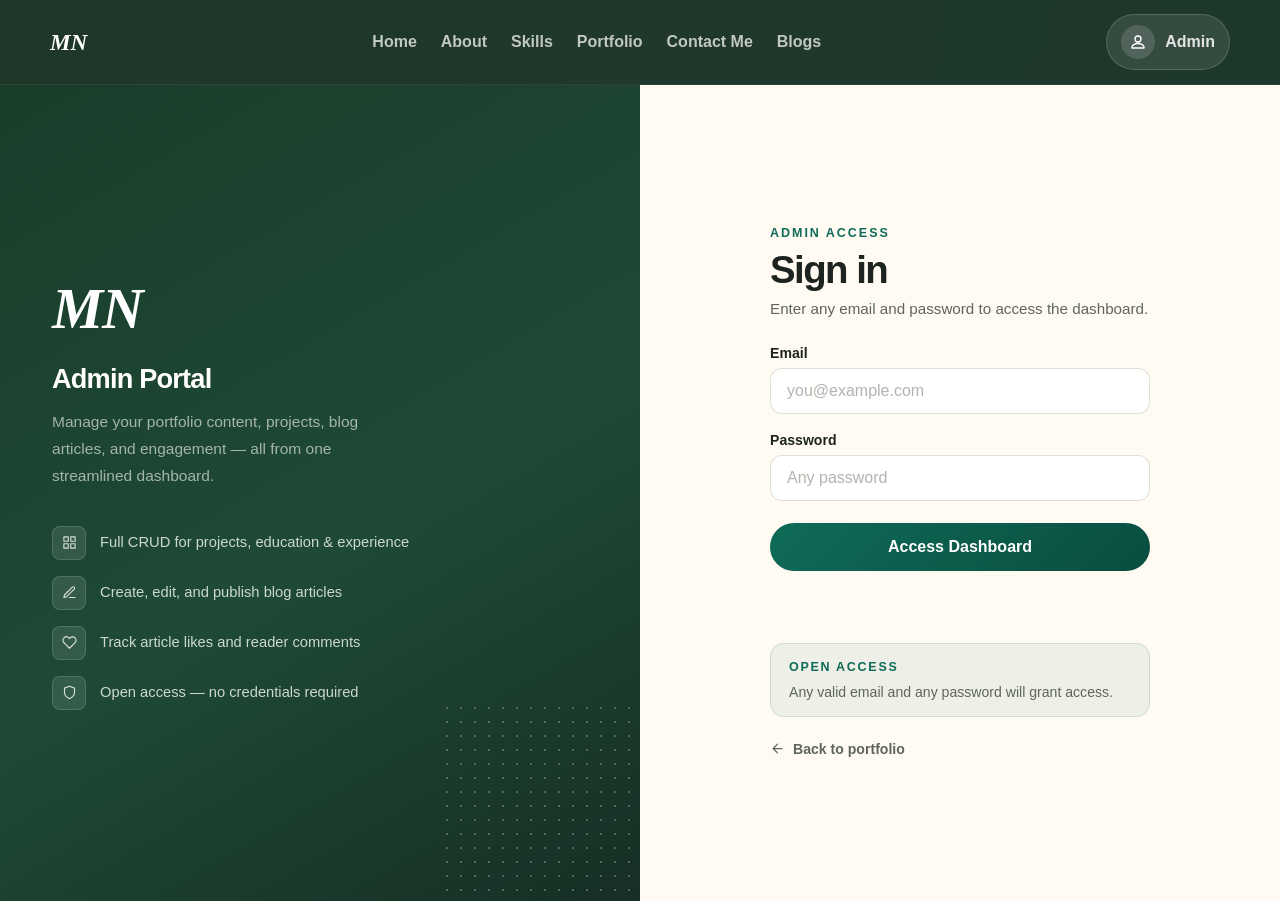
==== commit a55bea3b: "Website update" ====
--- a/portfolio-htmls/admin-dashboard.html
+++ b/portfolio-htmls/admin-dashboard.html
@@ -3,232 +3,1695 @@
 <head>
 <meta charset="UTF-8">
 <meta name="viewport" content="width=device-width, initial-scale=1.0">
-<title>Maurice Tyler | Admin Dashboard</title>
-<link rel="stylesheet" href="../css/style.css">
+<title>Admin Dashboard — MN</title>
+<style>
+/* ── Reset & base ─────────────────────────────────────────── */
+*, *::before, *::after { box-sizing: border-box; }
+body { margin: 0; font-family: "Segoe UI", Tahoma, Geneva, Verdana, sans-serif; background: #f0ebe2; color: #1d241f; }
+a { color: inherit; text-decoration: none; }
+button, input, textarea, select { font: inherit; cursor: pointer; }
+img { display: block; max-width: 100%; }
+
+/* ── CSS variables ────────────────────────────────────────── */
+:root {
+  --brand: #0f6b58;
+  --brand-deep: #094d40;
+  --accent: #d4a320;
+  --ink: #1d241f;
+  --muted: #5e665e;
+  --line: rgba(29,36,31,0.10);
+  --surface: #ffffff;
+  --bg: #f0ebe2;
+  --radius: 16px;
+  --sidebar-w: 256px;
+  --topbar-h: 64px;
+  --shadow: 0 4px 20px rgba(23,36,31,0.08);
+  --shadow-lg: 0 12px 40px rgba(23,36,31,0.12);
+}
+
+/* ── Shell layout ─────────────────────────────────────────── */
+.adm-shell {
+  display: flex;
+  min-height: 100vh;
+}
+
+/* ── Sidebar ──────────────────────────────────────────────── */
+.adm-sidebar {
+  width: var(--sidebar-w);
+  background: linear-gradient(180deg, #122a20 0%, #0e2118 100%);
+  display: flex;
+  flex-direction: column;
+  position: fixed;
+  top: 0; left: 0; bottom: 0;
+  z-index: 100;
+  transition: transform 0.25s ease;
+  overflow: hidden;
+}
+
+.adm-sidebar-brand {
+  display: flex;
+  align-items: center;
+  gap: 12px;
+  padding: 24px 20px 20px;
+  border-bottom: 1px solid rgba(255,255,255,0.07);
+}
+
+.adm-sidebar-logo {
+  width: 40px; height: 40px;
+  border-radius: 10px;
+  background: rgba(212,163,32,0.18);
+  display: grid; place-items: center;
+  font-family: Georgia, serif;
+  font-style: italic;
+  font-weight: 800;
+  font-size: 1.1rem;
+  color: #d4a320;
+  flex-shrink: 0;
+}
+
+.adm-sidebar-name {
+  display: grid;
+  gap: 1px;
+}
+
+.adm-sidebar-name strong {
+  font-size: 0.9rem;
+  font-weight: 700;
+  color: #fff;
+}
+
+.adm-sidebar-name span {
+  font-size: 0.72rem;
+  color: rgba(255,255,255,0.40);
+  text-transform: uppercase;
+  letter-spacing: 0.12em;
+}
+
+.adm-nav {
+  flex: 1;
+  padding: 18px 12px;
+  display: flex;
+  flex-direction: column;
+  gap: 4px;
+  overflow-y: auto;
+}
+
+.adm-nav-section {
+  font-size: 0.66rem;
+  font-weight: 800;
+  text-transform: uppercase;
+  letter-spacing: 0.16em;
+  color: rgba(255,255,255,0.28);
+  padding: 14px 10px 6px;
+}
+
+.adm-nav-btn {
+  display: flex;
+  align-items: center;
+  gap: 11px;
+  width: 100%;
+  padding: 11px 14px;
+  border: 0;
+  border-radius: 10px;
+  background: transparent;
+  color: rgba(255,255,255,0.60);
+  font-size: 0.9rem;
+  font-weight: 600;
+  text-align: left;
+  transition: background 0.18s ease, color 0.18s ease;
+}
+
+.adm-nav-btn:hover {
+  background: rgba(255,255,255,0.08);
+  color: rgba(255,255,255,0.90);
+}
+
+.adm-nav-btn.active {
+  background: rgba(15,107,88,0.28);
+  color: #fff;
+}
+
+.adm-nav-btn svg {
+  width: 17px; height: 17px;
+  stroke: currentColor;
+  fill: none;
+  stroke-width: 1.8;
+  stroke-linecap: round;
+  stroke-linejoin: round;
+  flex-shrink: 0;
+}
+
+.adm-sidebar-footer {
+  padding: 12px 12px 20px;
+  border-top: 1px solid rgba(255,255,255,0.07);
+  display: grid;
+  gap: 4px;
+}
+
+.adm-view-site-btn, .adm-logout-btn {
+  display: flex;
+  align-items: center;
+  gap: 10px;
+  padding: 10px 14px;
+  border-radius: 10px;
+  border: 0;
+  background: transparent;
+  font-size: 0.88rem;
+  font-weight: 600;
+  width: 100%;
+  text-align: left;
+}
+
+.adm-view-site-btn { color: rgba(255,255,255,0.55); }
+.adm-view-site-btn:hover { background: rgba(255,255,255,0.07); color: #fff; }
+.adm-view-site-btn svg, .adm-logout-btn svg {
+  width: 15px; height: 15px;
+  stroke: currentColor; fill: none;
+  stroke-width: 1.8; stroke-linecap: round; stroke-linejoin: round;
+}
+
+.adm-logout-btn { color: rgba(239,100,100,0.80); }
+.adm-logout-btn:hover { background: rgba(239,100,100,0.10); color: #ef6464; }
+
+/* ── Main body ────────────────────────────────────────────── */
+.adm-body {
+  flex: 1;
+  margin-left: var(--sidebar-w);
+  display: flex;
+  flex-direction: column;
+  min-height: 100vh;
+}
+
+/* ── Topbar ───────────────────────────────────────────────── */
+.adm-topbar {
+  height: var(--topbar-h);
+  background: #fff;
+  border-bottom: 1px solid var(--line);
+  display: flex;
+  align-items: center;
+  justify-content: space-between;
+  padding: 0 28px;
+  position: sticky;
+  top: 0;
+  z-index: 50;
+  gap: 16px;
+}
+
+.adm-topbar-left {
+  display: flex;
+  align-items: center;
+  gap: 14px;
+}
+
+.adm-page-title {
+  font-size: 1rem;
+  font-weight: 700;
+  color: var(--ink);
+}
+
+.adm-topbar-right {
+  display: flex;
+  align-items: center;
+  gap: 12px;
+}
+
+.adm-user-chip {
+  display: flex;
+  align-items: center;
+  gap: 8px;
+  padding: 6px 12px 6px 6px;
+  border-radius: 999px;
+  background: rgba(15,107,88,0.07);
+  border: 1px solid rgba(15,107,88,0.14);
+}
+
+.adm-user-avatar {
+  width: 28px; height: 28px;
+  border-radius: 50%;
+  background: var(--brand);
+  color: #fff;
+  font-size: 0.72rem;
+  font-weight: 800;
+  display: grid;
+  place-items: center;
+}
+
+.adm-user-label {
+  font-size: 0.82rem;
+  font-weight: 600;
+  color: var(--brand);
+}
+
+/* ── Content area ─────────────────────────────────────────── */
+.adm-content {
+  flex: 1;
+  padding: 32px 28px 60px;
+  max-width: 1200px;
+  width: 100%;
+}
+
+/* ── Panels ───────────────────────────────────────────────── */
+.adm-panel { display: none; }
+.adm-panel.active { display: block; }
+
+.adm-panel-head {
+  display: flex;
+  justify-content: space-between;
+  align-items: flex-start;
+  gap: 16px;
+  margin-bottom: 28px;
+  flex-wrap: wrap;
+}
+
+.adm-panel-head h1 {
+  margin: 0 0 4px;
+  font-size: clamp(1.4rem, 2.5vw, 1.9rem);
+  letter-spacing: -0.03em;
+}
+
+.adm-panel-head p {
+  margin: 0;
+  color: var(--muted);
+  font-size: 0.92rem;
+}
+
+/* ── Stat cards ───────────────────────────────────────────── */
+.adm-stats-row {
+  display: grid;
+  grid-template-columns: repeat(4, minmax(0, 1fr));
+  gap: 16px;
+  margin-bottom: 28px;
+}
+
+.adm-stat-card {
+  background: var(--surface);
+  border: 1px solid var(--line);
+  border-radius: var(--radius);
+  padding: 22px 22px 18px;
+  display: flex;
+  flex-direction: column;
+  gap: 8px;
+  box-shadow: var(--shadow);
+}
+
+.adm-stat-icon {
+  width: 38px; height: 38px;
+  border-radius: 10px;
+  display: grid;
+  place-items: center;
+}
+
+.adm-stat-icon svg {
+  width: 18px; height: 18px;
+  stroke: currentColor; fill: none;
+  stroke-width: 1.8; stroke-linecap: round; stroke-linejoin: round;
+}
+
+.adm-stat-icon.teal { background: rgba(15,107,88,0.10); color: var(--brand); }
+.adm-stat-icon.gold { background: rgba(212,163,32,0.12); color: #b88a18; }
+.adm-stat-icon.blue { background: rgba(37,99,235,0.10); color: #2563eb; }
+.adm-stat-icon.purple { background: rgba(124,58,237,0.09); color: #7c3aed; }
+
+.adm-stat-value {
+  font-size: 2rem;
+  font-weight: 800;
+  letter-spacing: -0.04em;
+  color: var(--ink);
+  line-height: 1;
+}
+
+.adm-stat-label {
+  font-size: 0.8rem;
+  font-weight: 600;
+  color: var(--muted);
+  text-transform: uppercase;
+  letter-spacing: 0.1em;
+}
+
+/* ── Buttons ──────────────────────────────────────────────── */
+.adm-btn {
+  display: inline-flex;
+  align-items: center;
+  gap: 7px;
+  padding: 10px 18px;
+  border-radius: 999px;
+  border: 0;
+  font-size: 0.88rem;
+  font-weight: 700;
+  transition: transform 0.18s ease, background 0.18s ease;
+  white-space: nowrap;
+}
+
+.adm-btn:hover { transform: translateY(-1px); }
+
+.adm-btn-primary {
+  background: linear-gradient(135deg, var(--brand), var(--brand-deep));
+  color: #fff;
+}
+
+.adm-btn-secondary {
+  background: rgba(29,36,31,0.07);
+  color: var(--ink);
+}
+
+.adm-btn-danger {
+  background: rgba(192,52,52,0.10);
+  color: #9f3030;
+}
+
+.adm-btn-danger:hover { background: rgba(192,52,52,0.16); }
+
+.adm-btn-ghost {
+  background: transparent;
+  color: var(--brand);
+  border: 1.5px solid rgba(15,107,88,0.30);
+}
+
+.adm-btn svg {
+  width: 14px; height: 14px;
+  stroke: currentColor; fill: none;
+  stroke-width: 2; stroke-linecap: round; stroke-linejoin: round;
+}
+
+/* ── Table ────────────────────────────────────────────────── */
+.adm-table-wrap {
+  background: var(--surface);
+  border: 1px solid var(--line);
+  border-radius: var(--radius);
+  overflow: auto;
+  box-shadow: var(--shadow);
+}
+
+.adm-table {
+  width: 100%;
+  border-collapse: collapse;
+  font-size: 0.88rem;
+}
+
+.adm-table th {
+  padding: 14px 16px;
+  text-align: left;
+  font-size: 0.72rem;
+  font-weight: 800;
+  text-transform: uppercase;
+  letter-spacing: 0.12em;
+  color: var(--muted);
+  background: rgba(240,235,226,0.60);
+  border-bottom: 1px solid var(--line);
+  white-space: nowrap;
+}
+
+.adm-table td {
+  padding: 14px 16px;
+  border-bottom: 1px solid rgba(29,36,31,0.05);
+  color: var(--ink);
+  vertical-align: middle;
+}
+
+.adm-table tr:last-child td { border-bottom: 0; }
+.adm-table tr:hover td { background: rgba(15,107,88,0.03); }
+
+.adm-table .actions {
+  display: flex;
+  gap: 8px;
+  flex-wrap: nowrap;
+}
+
+.tbl-btn {
+  padding: 5px 12px;
+  border-radius: 8px;
+  border: 0;
+  font-size: 0.78rem;
+  font-weight: 700;
+  cursor: pointer;
+  transition: background 0.15s ease;
+}
+
+.tbl-btn-edit  { background: rgba(15,107,88,0.10); color: var(--brand); }
+.tbl-btn-edit:hover { background: rgba(15,107,88,0.18); }
+.tbl-btn-del   { background: rgba(192,52,52,0.10); color: #9f3030; }
+.tbl-btn-del:hover  { background: rgba(192,52,52,0.18); }
+
+/* Status badges */
+.badge {
+  display: inline-flex;
+  padding: 3px 10px;
+  border-radius: 999px;
+  font-size: 0.72rem;
+  font-weight: 700;
+  text-transform: uppercase;
+  letter-spacing: 0.08em;
+}
+
+.badge-published { background: rgba(15,107,88,0.10); color: var(--brand); }
+.badge-draft     { background: rgba(29,36,31,0.07); color: var(--muted); }
+
+/* ── Sub-tabs ─────────────────────────────────────────────── */
+.adm-subtabs {
+  display: flex;
+  gap: 4px;
+  background: rgba(29,36,31,0.06);
+  border-radius: 12px;
+  padding: 4px;
+  width: fit-content;
+  margin-bottom: 24px;
+}
+
+.adm-subtab {
+  padding: 8px 20px;
+  border-radius: 10px;
+  border: 0;
+  font-size: 0.86rem;
+  font-weight: 700;
+  color: var(--muted);
+  background: transparent;
+  transition: background 0.18s ease, color 0.18s ease;
+}
+
+.adm-subtab:hover { color: var(--ink); }
+.adm-subtab.active { background: #fff; color: var(--ink); box-shadow: 0 2px 8px rgba(29,36,31,0.08); }
+
+.adm-subtab-panel { display: none; }
+.adm-subtab-panel.active { display: block; }
+
+/* ── Content cards grid ───────────────────────────────────── */
+.adm-content-grid {
+  display: grid;
+  grid-template-columns: repeat(auto-fill, minmax(280px, 1fr));
+  gap: 16px;
+}
+
+.adm-item-card {
+  background: var(--surface);
+  border: 1px solid var(--line);
+  border-radius: var(--radius);
+  padding: 20px;
+  display: flex;
+  flex-direction: column;
+  gap: 10px;
+  box-shadow: var(--shadow);
+}
+
+.adm-item-card h4 {
+  margin: 0;
+  font-size: 1rem;
+  font-weight: 700;
+  line-height: 1.35;
+}
+
+.adm-item-card p {
+  margin: 0;
+  font-size: 0.84rem;
+  color: var(--muted);
+  line-height: 1.6;
+  flex: 1;
+}
+
+.adm-item-card-meta {
+  font-size: 0.76rem;
+  font-weight: 700;
+  color: var(--brand);
+  text-transform: uppercase;
+  letter-spacing: 0.1em;
+}
+
+.adm-item-card-actions {
+  display: flex;
+  gap: 8px;
+  margin-top: 4px;
+}
+
+.adm-tags-wrap {
+  display: flex;
+  flex-wrap: wrap;
+  gap: 5px;
+}
+
+.adm-tag {
+  font-size: 0.72rem;
+  font-weight: 600;
+  padding: 3px 9px;
+  border-radius: 999px;
+  background: rgba(29,36,31,0.07);
+  color: var(--ink);
+}
+
+/* ── Engagement section ───────────────────────────────────── */
+.eng-article-row {
+  background: var(--surface);
+  border: 1px solid var(--line);
+  border-radius: var(--radius);
+  margin-bottom: 16px;
+  overflow: hidden;
+  box-shadow: var(--shadow);
+}
+
+.eng-article-head {
+  display: flex;
+  align-items: center;
+  justify-content: space-between;
+  gap: 16px;
+  padding: 18px 22px;
+  cursor: pointer;
+  transition: background 0.15s ease;
+}
+
+.eng-article-head:hover { background: rgba(15,107,88,0.03); }
+
+.eng-article-title { font-size: 0.97rem; font-weight: 700; color: var(--ink); }
+.eng-article-meta  { font-size: 0.78rem; color: var(--muted); margin-top: 2px; }
+
+.eng-stats {
+  display: flex;
+  gap: 20px;
+  flex-shrink: 0;
+}
+
+.eng-stat {
+  display: flex;
+  align-items: center;
+  gap: 6px;
+  font-size: 0.88rem;
+  font-weight: 700;
+  color: var(--muted);
+}
+
+.eng-stat svg {
+  width: 15px; height: 15px;
+  stroke: currentColor; fill: none;
+  stroke-width: 1.8; stroke-linecap: round; stroke-linejoin: round;
+}
+
+.eng-stat.likes { color: #e05252; }
+.eng-stat.comments { color: var(--brand); }
+
+.eng-comments-body {
+  display: none;
+  padding: 0 22px 18px;
+  border-top: 1px solid var(--line);
+}
+
+.eng-comments-body.open { display: block; }
+
+.eng-comment-item {
+  padding: 12px 0;
+  border-bottom: 1px solid rgba(29,36,31,0.05);
+  display: flex;
+  gap: 12px;
+  align-items: flex-start;
+}
+
+.eng-comment-item:last-child { border-bottom: 0; }
+
+.eng-comment-avatar {
+  width: 32px; height: 32px;
+  border-radius: 50%;
+  background: rgba(15,107,88,0.12);
+  color: var(--brand);
+  font-size: 0.8rem;
+  font-weight: 700;
+  display: grid;
+  place-items: center;
+  flex-shrink: 0;
+}
+
+.eng-comment-text strong {
+  font-size: 0.84rem;
+  font-weight: 700;
+  color: var(--ink);
+}
+
+.eng-comment-text p {
+  margin: 2px 0 0;
+  font-size: 0.84rem;
+  color: var(--muted);
+}
+
+.eng-comment-date {
+  font-size: 0.72rem;
+  color: rgba(94,102,94,0.60);
+  margin-left: auto;
+  white-space: nowrap;
+}
+
+.eng-no-comments {
+  padding: 14px 0;
+  color: var(--muted);
+  font-size: 0.86rem;
+  text-align: center;
+}
+
+/* ── Modal ────────────────────────────────────────────────── */
+.adm-modal-overlay {
+  position: fixed;
+  inset: 0;
+  background: rgba(10,20,14,0.55);
+  backdrop-filter: blur(4px);
+  z-index: 200;
+  display: none;
+  align-items: center;
+  justify-content: center;
+  padding: 20px;
+}
+
+.adm-modal-overlay.open { display: flex; }
+
+.adm-modal {
+  background: #fff;
+  border-radius: 22px;
+  width: 100%;
+  max-width: 580px;
+  max-height: 90vh;
+  display: flex;
+  flex-direction: column;
+  box-shadow: 0 24px 72px rgba(10,20,14,0.22);
+  overflow: hidden;
+}
+
+.adm-modal-header {
+  display: flex;
+  justify-content: space-between;
+  align-items: center;
+  padding: 22px 26px 18px;
+  border-bottom: 1px solid var(--line);
+}
+
+.adm-modal-header h2 {
+  margin: 0;
+  font-size: 1.15rem;
+  font-weight: 800;
+  letter-spacing: -0.02em;
+}
+
+.adm-modal-close {
+  width: 32px; height: 32px;
+  border-radius: 8px;
+  border: 0;
+  background: rgba(29,36,31,0.07);
+  color: var(--muted);
+  font-size: 1rem;
+  display: grid;
+  place-items: center;
+  line-height: 1;
+}
+
+.adm-modal-close:hover { background: rgba(29,36,31,0.14); color: var(--ink); }
+
+.adm-modal-body {
+  padding: 22px 26px;
+  overflow-y: auto;
+  flex: 1;
+  display: grid;
+  gap: 14px;
+}
+
+.adm-field {
+  display: grid;
+  gap: 6px;
+}
+
+.adm-field label {
+  font-size: 0.82rem;
+  font-weight: 700;
+  color: var(--ink);
+}
+
+.adm-field input,
+.adm-field textarea,
+.adm-field select {
+  width: 100%;
+  padding: 11px 14px;
+  border: 1.5px solid rgba(29,36,31,0.14);
+  border-radius: 10px;
+  background: #fafaf8;
+  color: var(--ink);
+  font: inherit;
+  font-size: 0.9rem;
+  transition: border-color 0.18s ease;
+}
+
+.adm-field input:focus,
+.adm-field textarea:focus,
+.adm-field select:focus {
+  outline: none;
+  border-color: var(--brand);
+  background: #fff;
+}
+
+.adm-field textarea { resize: vertical; }
+
+.adm-field-row {
+  display: grid;
+  grid-template-columns: 1fr 1fr;
+  gap: 12px;
+}
+
+.adm-modal-footer {
+  display: flex;
+  justify-content: flex-end;
+  gap: 10px;
+  padding: 16px 26px 20px;
+  border-top: 1px solid var(--line);
+}
+
+/* ── Toast ────────────────────────────────────────────────── */
+.adm-toast {
+  position: fixed;
+  bottom: 28px;
+  right: 28px;
+  padding: 13px 20px;
+  border-radius: 12px;
+  background: #1a3d2a;
+  color: #fff;
+  font-size: 0.88rem;
+  font-weight: 600;
+  box-shadow: 0 8px 28px rgba(10,20,14,0.22);
+  z-index: 300;
+  transform: translateY(16px);
+  opacity: 0;
+  transition: transform 0.22s ease, opacity 0.22s ease;
+  pointer-events: none;
+}
+
+.adm-toast.show { transform: translateY(0); opacity: 1; }
+
+/* ── Overview recent rows ─────────────────────────────────── */
+.overview-grid {
+  display: grid;
+  grid-template-columns: 1.2fr 0.8fr;
+  gap: 16px;
+}
+
+.adm-card {
+  background: var(--surface);
+  border: 1px solid var(--line);
+  border-radius: var(--radius);
+  padding: 22px;
+  box-shadow: var(--shadow);
+}
+
+.adm-card h3 {
+  margin: 0 0 16px;
+  font-size: 0.95rem;
+  font-weight: 800;
+  color: var(--ink);
+}
+
+.adm-recent-row {
+  display: flex;
+  align-items: center;
+  justify-content: space-between;
+  gap: 12px;
+  padding: 10px 0;
+  border-bottom: 1px solid rgba(29,36,31,0.05);
+  font-size: 0.86rem;
+}
+
+.adm-recent-row:last-child { border-bottom: 0; }
+.adm-recent-row span { color: var(--muted); white-space: nowrap; }
+
+.empty-note {
+  text-align: center;
+  padding: 24px;
+  color: var(--muted);
+  font-size: 0.88rem;
+  background: rgba(240,235,226,0.5);
+  border-radius: 10px;
+  border: 1px dashed rgba(29,36,31,0.12);
+}
+
+/* ── Responsive ───────────────────────────────────────────── */
+@media (max-width: 900px) {
+  .adm-sidebar { transform: translateX(-100%); }
+  .adm-sidebar.open { transform: translateX(0); }
+  .adm-body { margin-left: 0; }
+  .adm-stats-row { grid-template-columns: repeat(2, 1fr); }
+  .overview-grid { grid-template-columns: 1fr; }
+}
+
+@media (max-width: 560px) {
+  .adm-stats-row { grid-template-columns: 1fr 1fr; }
+  .adm-content { padding: 20px 16px 48px; }
+  .adm-topbar { padding: 0 16px; }
+  .adm-field-row { grid-template-columns: 1fr; }
+}
+</style>
 </head>
-<body data-page="admin-dashboard">
-<header class="site-header">
-  <div class="container navbar">
-    <a class="brand" href="index.html">Maurice Tyler</a>
-    <button class="menu-toggle" type="button" aria-expanded="false" aria-controls="nav-links" aria-label="Open navigation">
-      <span></span><span></span><span></span>
-    </button>
-    <nav class="nav-shell" aria-label="Primary">
-      <ul class="nav-links" id="nav-links">
-        <li><a href="index.html">Home</a></li>
-        <li><a href="skills.html">Skills</a></li>
-        <li><a href="portfolio.html">Portfolio</a></li>
-        <li><a href="blog.html">Blogs</a></li>
-      </ul>
-    </nav>
-    <a class="profile-link active-profile" href="admin-dashboard.html" aria-label="Admin dashboard">
-      <span class="profile-icon">
-        <svg viewBox="0 0 24 24" role="img" aria-hidden="true"><path d="M12 12a4 4 0 1 0-4-4 4 4 0 0 0 4 4Zm0 2c-4.418 0-8 2.239-8 5v1h16v-1c0-2.761-3.582-5-8-5Z"></path></svg>
-      </span>
-      <span>Dashboard</span>
-    </a>
-  </div>
-</header>
-
-<main>
-  <section class="page-hero dashboard-hero">
-    <div class="container">
-      <p class="eyebrow">Admin Dashboard</p>
-      <h1>Manage portfolio content, blogs, comments, messages, and analytics.</h1>
-      <p class="page-intro">Changes made here call the same API the public pages use, so updates appear immediately after successful requests.</p>
-    </div>
-  </section>
-
-  <section class="section">
-    <div class="container dashboard-layout">
-      <div class="metrics-strip" id="dashboard-metrics"></div>
-
-      <div class="dashboard-grid">
-        <section class="dashboard-card">
-          <div class="card-heading">
-            <h2>Portfolio Management</h2>
-            <p>Create and remove entries across education, experience, projects, and certifications.</p>
-          </div>
-
-          <div class="admin-forms-grid">
-            <form class="form-card compact-form" id="education-form">
-              <h3>Add Education</h3>
-              <input type="text" name="institution_name" placeholder="Institution" required>
-              <input type="url" name="institution_url" placeholder="Institution URL">
-              <input type="text" name="degree" placeholder="Degree" required>
-              <textarea name="description" rows="3" placeholder="Description"></textarea>
-              <div class="form-row two-up">
-                <input type="date" name="start_date" required>
-                <input type="date" name="end_date">
-              </div>
-              <button class="btn btn-primary" type="submit">Create Education</button>
-            </form>
-
-            <form class="form-card compact-form" id="experience-form">
-              <h3>Add Experience</h3>
-              <input type="text" name="company" placeholder="Company" required>
-              <input type="url" name="company_url" placeholder="Company URL">
-              <input type="text" name="role" placeholder="Role" required>
-              <textarea name="description" rows="3" placeholder="Description"></textarea>
-              <div class="form-row two-up">
-                <input type="date" name="start_date" required>
-                <input type="date" name="end_date">
-              </div>
-              <button class="btn btn-primary" type="submit">Create Experience</button>
-            </form>
-
-            <form class="form-card compact-form" id="project-form">
-              <h3>Add Project</h3>
-              <input type="text" name="title" placeholder="Project title" required>
-              <textarea name="description" rows="3" placeholder="Description" required></textarea>
-              <input type="url" name="link" placeholder="Repository URL">
-              <input type="url" name="demo_url" placeholder="Demo URL">
-              <div class="form-row two-up">
-                <input type="date" name="start_date" required>
-                <input type="date" name="end_date">
-              </div>
-              <button class="btn btn-primary" type="submit">Create Project</button>
-            </form>
-
-            <form class="form-card compact-form" id="certification-form">
-              <h3>Add Certification</h3>
-              <input type="text" name="title" placeholder="Certification title" required>
-              <input type="text" name="organization" placeholder="Organization" required>
-              <input type="date" name="date_completion" required>
-              <textarea name="description" rows="3" placeholder="Description" required></textarea>
-              <input type="url" name="certificate_url" placeholder="Certificate URL">
-              <button class="btn btn-primary" type="submit">Create Certification</button>
-            </form>
-          </div>
-
-          <div class="admin-list-grid" id="portfolio-admin-lists"></div>
-        </section>
-
-        <section class="dashboard-card">
-          <div class="card-heading">
-            <h2>Skills & Blog Management</h2>
-            <p>Add new skills, publish blog posts, and moderate discussion.</p>
-          </div>
-
-          <div class="admin-forms-grid">
-            <form class="form-card compact-form" id="skill-form">
-              <h3>Add Skill</h3>
-              <input type="text" name="name" placeholder="Skill name" required>
-              <input type="text" name="category" placeholder="Category" required>
-              <input type="number" name="level" min="1" max="100" placeholder="Level 1-100" required>
-              <textarea name="description" rows="3" placeholder="Description"></textarea>
-              <button class="btn btn-primary" type="submit">Create Skill</button>
-            </form>
-
-            <form class="form-card compact-form" id="blog-form">
-              <h3>Create Blog Post</h3>
-              <input type="text" name="title" placeholder="Title" required>
-              <input type="text" name="author" placeholder="Author" value="Maurice Tyler" required>
-              <textarea name="summary" rows="2" placeholder="Content preview" required></textarea>
-              <textarea name="content" rows="5" placeholder="Full content" required></textarea>
-              <div class="form-row two-up">
-                <select name="media_type">
-                  <option value="image">Image</option>
-                  <option value="video">Video</option>
-                </select>
-                <input type="url" name="media_url" placeholder="Media URL">
-              </div>
-              <input type="text" name="tags" placeholder="Tags, comma separated">
-              <button class="btn btn-primary" type="submit">Publish Blog</button>
-            </form>
-          </div>
-
-          <div class="admin-list-grid">
-            <div class="data-list-card">
-              <div class="list-header">
-                <h3>Skills</h3>
-              </div>
-              <div id="skills-admin-list"></div>
-            </div>
-            <div class="data-list-card">
-              <div class="list-header">
-                <h3>Blog Posts</h3>
-              </div>
-              <div id="blogs-admin-list"></div>
-            </div>
-            <div class="data-list-card">
-              <div class="list-header">
-                <h3>Comments</h3>
-              </div>
-              <div id="comments-admin-list"></div>
-            </div>
-          </div>
-        </section>
-
-        <section class="dashboard-card">
-          <div class="card-heading">
-            <h2>Messages and Communication</h2>
-            <p>Review incoming messages and send replies directly from the dashboard.</p>
-          </div>
-          <div class="data-list-card">
-            <div id="messages-admin-list"></div>
-          </div>
-        </section>
+<body>
+
+<div class="adm-shell">
+
+  <!-- ── Sidebar ─────────────────────────────────────────── -->
+  <aside class="adm-sidebar" id="adm-sidebar">
+    <div class="adm-sidebar-brand">
+      <div class="adm-sidebar-logo">MN</div>
+      <div class="adm-sidebar-name">
+        <strong>Maurice Tyler</strong>
+        <span>Admin Panel</span>
       </div>
     </div>
-  </section>
-</main>
-
-<footer class="site-footer">
-  <div class="container footer-grid">
-    <div class="footer-col">
-      <span class="footer-brand">MN</span>
-      <p class="footer-tagline">Building secure digital infrastructure for the next generation. Let's create technology that matters.</p>
-      <div class="footer-social-icons">
-        <a href="https://www.linkedin.com/in/YOUR-PROFILE" target="_blank" rel="noreferrer" aria-label="LinkedIn">
-          <svg viewBox="0 0 24 24" aria-hidden="true"><path d="M16 8a6 6 0 0 1 6 6v7h-4v-7a2 2 0 0 0-2-2 2 2 0 0 0-2 2v7h-4v-7a6 6 0 0 1 6-6zM2 9h4v12H2z"/><circle cx="4" cy="4" r="2"/></svg>
-        </a>
-        <a href="https://github.com/YOUR-USERNAME" target="_blank" rel="noreferrer" aria-label="GitHub">
-          <svg viewBox="0 0 24 24" aria-hidden="true"><path d="M12 0C5.37 0 0 5.37 0 12c0 5.31 3.435 9.795 8.205 11.385.6.105.825-.255.825-.57 0-.285-.015-1.23-.015-2.235-3.015.555-3.795-.735-4.035-1.41-.135-.345-.72-1.41-1.23-1.695-.42-.225-1.02-.78-.015-.795.945-.015 1.62.87 1.845 1.23 1.08 1.815 2.805 1.305 3.495.99.105-.78.42-1.305.765-1.605-2.67-.3-5.46-1.335-5.46-5.925 0-1.305.465-2.385 1.23-3.225-.12-.3-.54-1.53.12-3.18 0 0 1.005-.315 3.3 1.23.96-.27 1.98-.405 3-.405s2.04.135 3 .405c2.295-1.56 3.3-1.23 3.3-1.23.66 1.65.24 2.88.12 3.18.765.84 1.23 1.905 1.23 3.225 0 4.605-2.805 5.625-5.475 5.925.435.375.81 1.095.81 2.22 0 1.605-.015 2.895-.015 3.3 0 .315.225.69.825.57A12.02 12.02 0 0 0 24 12c0-6.63-5.37-12-12-12z"/></svg>
-        </a>
-        <a href="https://x.com/YOUR-HANDLE" target="_blank" rel="noreferrer" aria-label="X / Twitter">
-          <svg viewBox="0 0 24 24" aria-hidden="true"><path d="M18.244 2.25h3.308l-7.227 8.26 8.502 11.24H16.17l-5.214-6.817L4.99 21.75H1.68l7.73-8.835L1.254 2.25H8.08l4.713 6.231zm-1.161 17.52h1.833L7.084 4.126H5.117z"/></svg>
-        </a>
-        <a href="https://www.instagram.com/YOUR-HANDLE" target="_blank" rel="noreferrer" aria-label="Instagram">
-          <svg viewBox="0 0 24 24" aria-hidden="true"><path d="M12 2.163c3.204 0 3.584.012 4.85.07 3.252.148 4.771 1.691 4.919 4.919.058 1.265.069 1.645.069 4.849 0 3.205-.012 3.584-.069 4.849-.149 3.225-1.664 4.771-4.919 4.919-1.266.058-1.644.07-4.85.07-3.204 0-3.584-.012-4.849-.07-3.26-.149-4.771-1.699-4.919-4.92-.058-1.265-.07-1.644-.07-4.849 0-3.204.013-3.583.07-4.849.149-3.227 1.664-4.771 4.919-4.919 1.266-.057 1.645-.069 4.849-.069zm0-2.163c-3.259 0-3.667.014-4.947.072-4.358.2-6.78 2.618-6.98 6.98-.059 1.281-.073 1.689-.073 4.948 0 3.259.014 3.668.072 4.948.2 4.358 2.618 6.78 6.98 6.98 1.281.058 1.689.072 4.948.072 3.259 0 3.668-.014 4.948-.072 4.354-.2 6.782-2.618 6.979-6.98.059-1.28.073-1.689.073-4.948 0-3.259-.014-3.667-.072-4.947-.196-4.354-2.617-6.78-6.979-6.98-1.281-.059-1.69-.073-4.949-.073zm0 5.838c-3.403 0-6.162 2.759-6.162 6.162s2.759 6.163 6.162 6.163 6.162-2.759 6.162-6.163c0-3.403-2.759-6.162-6.162-6.162zm0 10.162c-2.209 0-4-1.79-4-4 0-2.209 1.791-4 4-4s4 1.791 4 4c0 2.21-1.791 4-4 4zm6.406-11.845c-.796 0-1.441.645-1.441 1.44s.645 1.44 1.441 1.44c.795 0 1.439-.645 1.439-1.44s-.644-1.44-1.439-1.44z"/></svg>
-        </a>
+
+    <nav class="adm-nav">
+      <div class="adm-nav-section">Main</div>
+      <button class="adm-nav-btn active" data-panel="overview">
+        <svg viewBox="0 0 24 24"><rect x="3" y="3" width="7" height="7"/><rect x="14" y="3" width="7" height="7"/><rect x="14" y="14" width="7" height="7"/><rect x="3" y="14" width="7" height="7"/></svg>
+        Overview
+      </button>
+
+      <div class="adm-nav-section">Content</div>
+      <button class="adm-nav-btn" data-panel="articles">
+        <svg viewBox="0 0 24 24"><path d="M14 2H6a2 2 0 0 0-2 2v16a2 2 0 0 0 2 2h12a2 2 0 0 0 2-2V8z"/><polyline points="14 2 14 8 20 8"/><line x1="16" y1="13" x2="8" y2="13"/><line x1="16" y1="17" x2="8" y2="17"/><polyline points="10 9 9 9 8 9"/></svg>
+        Articles
+      </button>
+      <button class="adm-nav-btn" data-panel="portfolio">
+        <svg viewBox="0 0 24 24"><rect x="2" y="7" width="20" height="14" rx="2" ry="2"/><path d="M16 21V5a2 2 0 0 0-2-2h-4a2 2 0 0 0-2 2v16"/></svg>
+        Portfolio
+      </button>
+
+      <div class="adm-nav-section">Analytics</div>
+      <button class="adm-nav-btn" data-panel="engagement">
+        <svg viewBox="0 0 24 24"><path d="M20.84 4.61a5.5 5.5 0 0 0-7.78 0L12 5.67l-1.06-1.06a5.5 5.5 0 0 0-7.78 7.78l1.06 1.06L12 21.23l7.78-7.78 1.06-1.06a5.5 5.5 0 0 0 0-7.78z"/></svg>
+        Engagement
+      </button>
+    </nav>
+
+    <div class="adm-sidebar-footer">
+      <a class="adm-view-site-btn" href="index.html">
+        <svg viewBox="0 0 24 24"><path d="M18 13v6a2 2 0 0 1-2 2H5a2 2 0 0 1-2-2V8a2 2 0 0 1 2-2h6"/><polyline points="15 3 21 3 21 9"/><line x1="10" y1="14" x2="21" y2="3"/></svg>
+        View Live Site
+      </a>
+      <button class="adm-logout-btn" id="logout-btn">
+        <svg viewBox="0 0 24 24"><path d="M9 21H5a2 2 0 0 1-2-2V5a2 2 0 0 1 2-2h4"/><polyline points="16 17 21 12 16 7"/><line x1="21" y1="12" x2="9" y2="12"/></svg>
+        Log out
+      </button>
+    </div>
+  </aside>
+
+  <!-- ── Main body ───────────────────────────────────────── -->
+  <div class="adm-body">
+
+    <!-- Topbar -->
+    <header class="adm-topbar">
+      <div class="adm-topbar-left">
+        <button id="sidebar-toggle" style="width:36px;height:36px;border:0;background:rgba(29,36,31,0.07);border-radius:8px;display:grid;place-items:center;cursor:pointer;" aria-label="Toggle sidebar">
+          <svg viewBox="0 0 24 24" width="18" height="18" stroke="currentColor" fill="none" stroke-width="2" stroke-linecap="round"><line x1="3" y1="6" x2="21" y2="6"/><line x1="3" y1="12" x2="21" y2="12"/><line x1="3" y1="18" x2="21" y2="18"/></svg>
+        </button>
+        <span class="adm-page-title" id="adm-page-title">Overview</span>
       </div>
-    </div>
-    <div class="footer-col">
-      <h3>Quick Links</h3>
-      <nav class="footer-nav" aria-label="Footer navigation">
-        <a href="index.html">Home</a>
-        <a href="index.html#about">About</a>
-        <a href="index.html#skills">Skills</a>
-        <a href="index.html#portfolio">Portfolio</a>
-        <a href="blog.html">Blogs</a>
-        <a href="index.html#contact">Contact Me</a>
-      </nav>
-    </div>
-    <div class="footer-col">
-      <h3>Get in Touch</h3>
-      <div class="footer-contact-list">
-        <div class="footer-contact-item">
-          <svg viewBox="0 0 24 24" aria-hidden="true"><path d="M4 4h16c1.1 0 2 .9 2 2v12c0 1.1-.9 2-2 2H4c-1.1 0-2-.9-2-2V6c0-1.1.9-2 2-2z"/><polyline points="22,6 12,13 2,6"/></svg>
-          <a href="mailto:mauricenshimyumukiza@nexvecta.com">mauricenshimyumukiza@nexvecta.com</a>
-        </div>
-        <div class="footer-contact-item">
-          <svg viewBox="0 0 24 24" aria-hidden="true"><path d="M22 16.92v3a2 2 0 0 1-2.18 2 19.79 19.79 0 0 1-8.63-3.07A19.5 19.5 0 0 1 4.69 12a19.79 19.79 0 0 1-3.07-8.67A2 2 0 0 1 3.6 1.27h3a2 2 0 0 1 2 1.72 12.84 12.84 0 0 0 .7 2.81 2 2 0 0 1-.45 2.11L7.91 8.91a16 16 0 0 0 6 6l1-1a2 2 0 0 1 2.11-.45 12.84 12.84 0 0 0 2.81.7A2 2 0 0 1 22 16.92z"/></svg>
-          <a href="tel:+250791430371">+250 791 430 371</a>
-        </div>
-        <div class="footer-contact-item">
-          <svg viewBox="0 0 24 24" aria-hidden="true"><path d="M21 10c0 7-9 13-9 13s-9-6-9-13a9 9 0 0 1 18 0z"/><circle cx="12" cy="10" r="3"/></svg>
-          <span>Kigali, Rwanda</span>
+      <div class="adm-topbar-right">
+        <div class="adm-user-chip">
+          <div class="adm-user-avatar" id="adm-avatar">MN</div>
+          <span class="adm-user-label" id="adm-user-label">Admin</span>
         </div>
       </div>
+    </header>
+
+    <!-- Content panels -->
+    <main class="adm-content">
+
+      <!-- ══ OVERVIEW ══════════════════════════════════════ -->
+      <div id="panel-overview" class="adm-panel active">
+        <div class="adm-panel-head">
+          <div>
+            <h1>Welcome back</h1>
+            <p>Here is a snapshot of your portfolio activity.</p>
+          </div>
+        </div>
+        <div class="adm-stats-row" id="overview-stats"></div>
+        <div class="overview-grid">
+          <div class="adm-card">
+            <h3>Recent Articles</h3>
+            <div id="overview-articles"></div>
+          </div>
+          <div class="adm-card">
+            <h3>Engagement Snapshot</h3>
+            <div id="overview-engagement"></div>
+          </div>
+        </div>
+      </div>
+
+      <!-- ══ ARTICLES ═══════════════════════════════════════ -->
+      <div id="panel-articles" class="adm-panel">
+        <div class="adm-panel-head">
+          <div>
+            <h1>Articles</h1>
+            <p>Create, edit, and manage all blog articles and posts.</p>
+          </div>
+          <button class="adm-btn adm-btn-primary" id="new-article-btn">
+            <svg viewBox="0 0 24 24"><line x1="12" y1="5" x2="12" y2="19"/><line x1="5" y1="12" x2="19" y2="12"/></svg>
+            New Article
+          </button>
+        </div>
+        <div class="adm-table-wrap">
+          <table class="adm-table">
+            <thead>
+              <tr>
+                <th>Title</th>
+                <th>Category</th>
+                <th>Author</th>
+                <th>Date</th>
+                <th>Status</th>
+                <th>Actions</th>
+              </tr>
+            </thead>
+            <tbody id="articles-tbody"></tbody>
+          </table>
+        </div>
+      </div>
+
+      <!-- ══ PORTFOLIO ══════════════════════════════════════ -->
+      <div id="panel-portfolio" class="adm-panel">
+        <div class="adm-panel-head">
+          <div>
+            <h1>Portfolio Content</h1>
+            <p>Manage projects, education history, and experience entries.</p>
+          </div>
+        </div>
+
+        <div class="adm-subtabs" id="portfolio-subtabs">
+          <button class="adm-subtab active" data-subtab="projects">Projects</button>
+          <button class="adm-subtab" data-subtab="education">Education</button>
+          <button class="adm-subtab" data-subtab="experience">Experience</button>
+        </div>
+
+        <!-- Projects -->
+        <div id="subtab-projects" class="adm-subtab-panel active">
+          <div style="display:flex;justify-content:flex-end;margin-bottom:16px;">
+            <button class="adm-btn adm-btn-primary" id="new-project-btn">
+              <svg viewBox="0 0 24 24"><line x1="12" y1="5" x2="12" y2="19"/><line x1="5" y1="12" x2="19" y2="12"/></svg>
+              New Project
+            </button>
+          </div>
+          <div class="adm-content-grid" id="projects-grid"></div>
+        </div>
+
+        <!-- Education -->
+        <div id="subtab-education" class="adm-subtab-panel">
+          <div style="display:flex;justify-content:flex-end;margin-bottom:16px;">
+            <button class="adm-btn adm-btn-primary" id="new-education-btn">
+              <svg viewBox="0 0 24 24"><line x1="12" y1="5" x2="12" y2="19"/><line x1="5" y1="12" x2="19" y2="12"/></svg>
+              Add Education
+            </button>
+          </div>
+          <div class="adm-content-grid" id="education-grid"></div>
+        </div>
+
+        <!-- Experience -->
+        <div id="subtab-experience" class="adm-subtab-panel">
+          <div style="display:flex;justify-content:flex-end;margin-bottom:16px;">
+            <button class="adm-btn adm-btn-primary" id="new-experience-btn">
+              <svg viewBox="0 0 24 24"><line x1="12" y1="5" x2="12" y2="19"/><line x1="5" y1="12" x2="19" y2="12"/></svg>
+              Add Experience
+            </button>
+          </div>
+          <div class="adm-content-grid" id="experience-grid"></div>
+        </div>
+      </div>
+
+      <!-- ══ ENGAGEMENT ═════════════════════════════════════ -->
+      <div id="panel-engagement" class="adm-panel">
+        <div class="adm-panel-head">
+          <div>
+            <h1>Engagement</h1>
+            <p>View likes and reader comments across all articles. Click any row to expand comments.</p>
+          </div>
+        </div>
+        <div id="engagement-list"></div>
+      </div>
+
+    </main>
+  </div>
+</div>
+
+<!-- ── Modal ──────────────────────────────────────────────── -->
+<div class="adm-modal-overlay" id="modal-overlay">
+  <div class="adm-modal">
+    <div class="adm-modal-header">
+      <h2 id="modal-title">Edit</h2>
+      <button class="adm-modal-close" id="modal-close">&times;</button>
+    </div>
+    <div class="adm-modal-body" id="modal-body"></div>
+    <div class="adm-modal-footer">
+      <button class="adm-btn adm-btn-secondary" id="modal-cancel">Cancel</button>
+      <button class="adm-btn adm-btn-primary" id="modal-save">Save</button>
     </div>
   </div>
-  <div class="container footer-bottom">
-    <p>&copy; 2026 Maurice Nshimyumukiza. All Rights Reserved.</p>
-    <p>Built with care &amp; deployed with purpose.</p>
-  </div>
-</footer>
-
-<script src="../java script/script.js"></script>
+</div>
+
+<!-- ── Toast ───────────────────────────────────────────────── -->
+<div class="adm-toast" id="adm-toast"></div>
+
+<script>
+/* ══════════════════════════════════════════════════════════
+   AUTH CHECK
+══════════════════════════════════════════════════════════ */
+(function () {
+  if (!sessionStorage.getItem('mn_admin')) {
+    window.location.href = 'admin-login.html';
+  }
+  var email = sessionStorage.getItem('mn_admin_email') || '';
+  if (email) {
+    var label = email.split('@')[0];
+    var avatar = label.substring(0, 2).toUpperCase();
+    var el = document.getElementById('adm-user-label');
+    var av = document.getElementById('adm-avatar');
+    if (el) el.textContent = email;
+    if (av) av.textContent = avatar;
+  }
+}());
+
+/* ══════════════════════════════════════════════════════════
+   DEFAULT DATA (seed on first load)
+══════════════════════════════════════════════════════════ */
+var DEFAULTS = {
+  articles: [
+    { id: 'art-1', title: 'Building Secure REST APIs with Python', category: 'Backend Engineering',
+      summary: 'A deep dive into API security best practices including JWT authentication, rate limiting, and input validation for production-grade services.',
+      content: 'When building REST APIs, security must be a first-class concern from day one. This article walks through the essential security patterns every backend developer should know.',
+      author: 'Maurice Nshimyumukiza', date: '2026-03-15', published: true, tags: 'Python, Security, REST API' },
+    { id: 'art-2', title: 'HAProxy Load Balancing in Production', category: 'Infrastructure',
+      summary: 'How to configure and manage HAProxy for production-grade load balancing across distributed Linux servers with automated health checks.',
+      content: 'HAProxy is one of the most reliable load balancers available. In this guide, I walk through a real-world setup I have deployed.',
+      author: 'Maurice Nshimyumukiza', date: '2026-02-20', published: true, tags: 'HAProxy, Linux, DevOps' },
+    { id: 'art-3', title: 'Technology for Social Impact in Africa', category: 'Social Impact',
+      summary: 'Reflections on how technology can be a powerful lever for positive change across African communities — and what builders must keep in mind.',
+      content: 'Africa is at a digital inflection point. The question is not whether technology will transform the continent, but who will lead that transformation.',
+      author: 'Maurice Nshimyumukiza', date: '2026-01-10', published: false, tags: 'Social Impact, Africa, Technology' }
+  ],
+  projects: [
+    { id: 'proj-1', title: 'Financial Intelligence API', category: 'Backend Engineering', description: 'A RESTful API system designed to detect anomalous financial transactions and generate real-time risk reports.', tags: 'Python, PostgreSQL, REST API, Docker', link: '', demo: '' },
+    { id: 'proj-2', title: 'Umubyeyi Foundation Platform', category: 'Full-Stack', description: 'An educational infrastructure platform enabling community learning programs, resource sharing, and impact tracking across Rwanda.', tags: 'Node.js, MySQL, Linux, HAProxy', link: '', demo: '' },
+    { id: 'proj-3', title: 'Distributed Load Balancer Setup', category: 'Infrastructure', description: 'Multi-node distributed system using HAProxy for load balancing across Linux servers with automated failover.', tags: 'HAProxy, Linux, Bash, Nginx', link: '', demo: '' },
+    { id: 'proj-4', title: 'Portfolio Backend API', category: 'Backend Engineering', description: 'Self-hosted RESTful backend powering this portfolio with a lightweight admin dashboard.', tags: 'Python, PostgreSQL, Docker', link: '', demo: '' },
+    { id: 'proj-5', title: 'Digital Literacy Initiative', category: 'Research', description: 'Research-driven initiative to assess and address digital literacy gaps in Rwandan communities.', tags: 'Research, Curriculum Design, Data Analysis', link: '', demo: '' }
+  ],
+  education: [
+    { id: 'edu-1', institution: 'African Leadership University (ALU)', degree: 'BSc Software Engineering', period: '2024 – Present', description: 'Focusing on backend development, distributed systems, and technology for social impact.' },
+    { id: 'edu-2', institution: 'Saint Ignatius High School', degree: 'A-Level — MPC (Mathematics, Physics, Computer Science)', period: '2022 – 2023', description: 'Advanced studies in the MPC combination, building strong analytical and computational thinking.' },
+    { id: 'edu-3', institution: 'G.S Mater Dei', degree: 'Ordinary Level (Secondary)', period: '2019 – 2021', description: 'Completed secondary education with a strong grounding in science and mathematics.' }
+  ],
+  experience: [
+    { id: 'exp-1', role: 'Group Leader — PLP', organization: 'Peace and Love Proclaimers', period: 'School Years', type: 'Leadership', description: 'Led in-school student peace-building group, managing teams and organising school events.' },
+    { id: 'exp-2', role: 'Choir Leader', organization: 'Community Choir', period: 'School Years', type: 'Leadership', description: 'Led a community choir outside school, coordinating rehearsals and public performances.' },
+    { id: 'exp-3', role: 'Sales Representative', organization: 'Private Company', period: '~6 months', type: 'Work Experience', description: 'Worked as a salesman developing customer communication and business operations skills.' },
+    { id: 'exp-4', role: 'Founder', organization: 'Community Initiative', period: 'Past', type: 'Entrepreneurship', description: 'Founded a grassroots initiative — a formative experience in entrepreneurship and learning from failure.' },
+    { id: 'exp-5', role: 'Teacher Facilitator', organization: 'Nursery School', period: 'Past', type: 'Education', description: 'Supported early childhood education, building patience and skill in simplifying complex ideas.' }
+  ],
+  likes: { 'art-1': 24, 'art-2': 18, 'art-3': 7 },
+  comments: {
+    'art-1': [
+      { id: 'c1', author: 'Amara K.', text: 'Great post! The JWT validation section was especially helpful.', date: '2026-03-16' },
+      { id: 'c2', author: 'Jean-Pierre N.', text: 'Would love a follow-up on OAuth 2.0 integration.', date: '2026-03-18' }
+    ],
+    'art-2': [
+      { id: 'c3', author: 'Diane M.', text: 'Very practical guide. I have implemented this at work!', date: '2026-02-22' }
+    ],
+    'art-3': []
+  }
+};
+
+/* ══════════════════════════════════════════════════════════
+   STORAGE HELPERS
+══════════════════════════════════════════════════════════ */
+function getStore(key) {
+  try {
+    var v = localStorage.getItem('mn_' + key);
+    return v ? JSON.parse(v) : JSON.parse(JSON.stringify(DEFAULTS[key]));
+  } catch (e) { return JSON.parse(JSON.stringify(DEFAULTS[key])); }
+}
+
+function setStore(key, val) {
+  localStorage.setItem('mn_' + key, JSON.stringify(val));
+}
+
+function initStores() {
+  Object.keys(DEFAULTS).forEach(function (k) {
+    if (!localStorage.getItem('mn_' + k)) {
+      setStore(k, DEFAULTS[k]);
+    }
+  });
+}
+
+function genId(prefix) {
+  return prefix + '-' + Date.now() + '-' + Math.floor(Math.random() * 999);
+}
+
+initStores();
+
+/* ══════════════════════════════════════════════════════════
+   TOAST
+══════════════════════════════════════════════════════════ */
+function showToast(msg) {
+  var t = document.getElementById('adm-toast');
+  t.textContent = msg;
+  t.classList.add('show');
+  setTimeout(function () { t.classList.remove('show'); }, 2800);
+}
+
+/* ══════════════════════════════════════════════════════════
+   MODAL
+══════════════════════════════════════════════════════════ */
+var _modalSaveCb = null;
+
+function openModal(title, bodyHtml, saveCb) {
+  document.getElementById('modal-title').textContent = title;
+  document.getElementById('modal-body').innerHTML = bodyHtml;
+  _modalSaveCb = saveCb;
+  document.getElementById('modal-overlay').classList.add('open');
+}
+
+function closeModal() {
+  document.getElementById('modal-overlay').classList.remove('open');
+  _modalSaveCb = null;
+}
+
+document.getElementById('modal-close').addEventListener('click', closeModal);
+document.getElementById('modal-cancel').addEventListener('click', closeModal);
+document.getElementById('modal-overlay').addEventListener('click', function (e) {
+  if (e.target === this) closeModal();
+});
+document.getElementById('modal-save').addEventListener('click', function () {
+  if (_modalSaveCb) _modalSaveCb();
+});
+
+/* ══════════════════════════════════════════════════════════
+   NAVIGATION
+══════════════════════════════════════════════════════════ */
+var PANEL_TITLES = { overview: 'Overview', articles: 'Articles', portfolio: 'Portfolio', engagement: 'Engagement' };
+
+function showPanel(id) {
+  document.querySelectorAll('.adm-panel').forEach(function (p) { p.classList.remove('active'); });
+  document.querySelectorAll('.adm-nav-btn').forEach(function (b) { b.classList.remove('active'); });
+  var panel = document.getElementById('panel-' + id);
+  if (panel) panel.classList.add('active');
+  var btn = document.querySelector('[data-panel="' + id + '"]');
+  if (btn) btn.classList.add('active');
+  document.getElementById('adm-page-title').textContent = PANEL_TITLES[id] || id;
+
+  if (id === 'overview')   renderOverview();
+  if (id === 'articles')   renderArticles();
+  if (id === 'portfolio')  { renderProjects(); renderEducation(); renderExperience(); }
+  if (id === 'engagement') renderEngagement();
+}
+
+document.querySelectorAll('.adm-nav-btn').forEach(function (btn) {
+  btn.addEventListener('click', function () {
+    showPanel(this.dataset.panel);
+    if (window.innerWidth < 900) {
+      document.getElementById('adm-sidebar').classList.remove('open');
+    }
+  });
+});
+
+/* Sidebar toggle */
+document.getElementById('sidebar-toggle').addEventListener('click', function () {
+  document.getElementById('adm-sidebar').classList.toggle('open');
+});
+
+/* Logout */
+document.getElementById('logout-btn').addEventListener('click', function () {
+  sessionStorage.removeItem('mn_admin');
+  sessionStorage.removeItem('mn_admin_email');
+  window.location.href = 'admin-login.html';
+});
+
+/* Portfolio sub-tabs */
+document.getElementById('portfolio-subtabs').addEventListener('click', function (e) {
+  var tab = e.target.closest('.adm-subtab');
+  if (!tab) return;
+  document.querySelectorAll('.adm-subtab').forEach(function (t) { t.classList.remove('active'); });
+  document.querySelectorAll('.adm-subtab-panel').forEach(function (p) { p.classList.remove('active'); });
+  tab.classList.add('active');
+  var panel = document.getElementById('subtab-' + tab.dataset.subtab);
+  if (panel) panel.classList.add('active');
+});
+
+/* ══════════════════════════════════════════════════════════
+   OVERVIEW
+══════════════════════════════════════════════════════════ */
+function renderOverview() {
+  var articles   = getStore('articles');
+  var projects   = getStore('projects');
+  var education  = getStore('education');
+  var experience = getStore('experience');
+  var likes      = getStore('likes');
+  var comments   = getStore('comments');
+
+  var totalLikes = Object.values(likes).reduce(function (s, v) { return s + (v || 0); }, 0);
+  var totalComments = Object.values(comments).reduce(function (s, v) { return s + (Array.isArray(v) ? v.length : 0); }, 0);
+
+  var statsHtml = [
+    { icon: '<path d="M14 2H6a2 2 0 0 0-2 2v16a2 2 0 0 0 2 2h12a2 2 0 0 0 2-2V8z"/><polyline points="14 2 14 8 20 8"/>', label: 'Articles', value: articles.length, cls: 'teal' },
+    { icon: '<rect x="2" y="7" width="20" height="14" rx="2"/><path d="M16 21V5a2 2 0 0 0-2-2h-4a2 2 0 0 0-2 2v16"/>', label: 'Projects', value: projects.length, cls: 'gold' },
+    { icon: '<path d="M20.84 4.61a5.5 5.5 0 0 0-7.78 0L12 5.67l-1.06-1.06a5.5 5.5 0 0 0-7.78 7.78l1.06 1.06L12 21.23l7.78-7.78 1.06-1.06a5.5 5.5 0 0 0 0-7.78z"/>', label: 'Total Likes', value: totalLikes, cls: 'blue' },
+    { icon: '<path d="M21 15a2 2 0 0 1-2 2H7l-4 4V5a2 2 0 0 1 2-2h14a2 2 0 0 1 2 2z"/>', label: 'Total Comments', value: totalComments, cls: 'purple' }
+  ].map(function (s) {
+    return '<div class="adm-stat-card">' +
+      '<div class="adm-stat-icon ' + s.cls + '"><svg viewBox="0 0 24 24" fill="none" stroke="currentColor" stroke-width="1.8" stroke-linecap="round" stroke-linejoin="round">' + s.icon + '</svg></div>' +
+      '<div class="adm-stat-value">' + s.value + '</div>' +
+      '<div class="adm-stat-label">' + s.label + '</div>' +
+      '</div>';
+  }).join('');
+  document.getElementById('overview-stats').innerHTML = statsHtml;
+
+  var artHtml = articles.length === 0 ? '<div class="empty-note">No articles yet.</div>' :
+    articles.slice(0, 5).map(function (a) {
+      return '<div class="adm-recent-row"><span>' + esc(a.title) + '</span>' +
+        '<span>' + (a.published ? '&#9679; Live' : 'Draft') + '</span></div>';
+    }).join('');
+  document.getElementById('overview-articles').innerHTML = artHtml;
+
+  var engHtml = articles.length === 0 ? '<div class="empty-note">No data yet.</div>' :
+    articles.map(function (a) {
+      var l = (likes[a.id] || 0);
+      var c = (comments[a.id] || []).length;
+      return '<div class="adm-recent-row">' +
+        '<span style="max-width:180px;overflow:hidden;text-overflow:ellipsis;white-space:nowrap;">' + esc(a.title) + '</span>' +
+        '<span>&#9829; ' + l + ' &nbsp; &#9829; ' + c + ' cmt</span></div>';
+    }).join('');
+  document.getElementById('overview-engagement').innerHTML = engHtml;
+}
+
+/* ══════════════════════════════════════════════════════════
+   ARTICLES CRUD
+══════════════════════════════════════════════════════════ */
+function renderArticles() {
+  var articles = getStore('articles');
+  var tbody = document.getElementById('articles-tbody');
+  if (articles.length === 0) {
+    tbody.innerHTML = '<tr><td colspan="6" style="text-align:center;color:var(--muted);padding:32px;">No articles yet. Create your first one.</td></tr>';
+    return;
+  }
+  tbody.innerHTML = articles.map(function (a) {
+    return '<tr>' +
+      '<td><strong>' + esc(a.title) + '</strong><br><span style="font-size:0.78rem;color:var(--muted);">' + esc(a.tags || '') + '</span></td>' +
+      '<td>' + esc(a.category) + '</td>' +
+      '<td>' + esc(a.author) + '</td>' +
+      '<td>' + esc(a.date) + '</td>' +
+      '<td><span class="badge ' + (a.published ? 'badge-published' : 'badge-draft') + '">' + (a.published ? 'Published' : 'Draft') + '</span></td>' +
+      '<td class="actions">' +
+        '<button class="tbl-btn tbl-btn-edit" onclick="editArticle(\'' + a.id + '\')">Edit</button>' +
+        '<button class="tbl-btn tbl-btn-del" onclick="deleteArticle(\'' + a.id + '\')">Delete</button>' +
+      '</td></tr>';
+  }).join('');
+}
+
+function articleFormHtml(a) {
+  a = a || {};
+  return '<div class="adm-field"><label>Title *</label><input id="f-title" value="' + esc(a.title || '') + '" placeholder="Article title" required></div>' +
+    '<div class="adm-field"><label>Category *</label><select id="f-category">' +
+      ['Backend Engineering','Infrastructure','Full-Stack','Research','Social Impact','DevOps','Security'].map(function (c) {
+        return '<option value="' + c + '"' + (a.category === c ? ' selected' : '') + '>' + c + '</option>';
+      }).join('') +
+    '</select></div>' +
+    '<div class="adm-field"><label>Summary *</label><textarea id="f-summary" rows="3" placeholder="Short summary shown in listings...">' + esc(a.summary || '') + '</textarea></div>' +
+    '<div class="adm-field"><label>Full Content *</label><textarea id="f-content" rows="6" placeholder="Full article body...">' + esc(a.content || '') + '</textarea></div>' +
+    '<div class="adm-field-row">' +
+      '<div class="adm-field"><label>Author</label><input id="f-author" value="' + esc(a.author || 'Maurice Nshimyumukiza') + '"></div>' +
+      '<div class="adm-field"><label>Date</label><input id="f-date" type="date" value="' + esc(a.date || new Date().toISOString().split('T')[0]) + '"></div>' +
+    '</div>' +
+    '<div class="adm-field"><label>Tags (comma separated)</label><input id="f-tags" value="' + esc(a.tags || '') + '" placeholder="Python, Security, REST API"></div>' +
+    '<div class="adm-field"><label><input id="f-published" type="checkbox"' + (a.published ? ' checked' : '') + '> &nbsp;Published (visible on site)</label></div>';
+}
+
+document.getElementById('new-article-btn').addEventListener('click', function () {
+  openModal('New Article', articleFormHtml(), function () {
+    var title = document.getElementById('f-title').value.trim();
+    if (!title) { showToast('Title is required.'); return; }
+    var articles = getStore('articles');
+    articles.unshift({
+      id: genId('art'),
+      title: title,
+      category: document.getElementById('f-category').value,
+      summary: document.getElementById('f-summary').value.trim(),
+      content: document.getElementById('f-content').value.trim(),
+      author: document.getElementById('f-author').value.trim() || 'Maurice Nshimyumukiza',
+      date: document.getElementById('f-date').value,
+      tags: document.getElementById('f-tags').value.trim(),
+      published: document.getElementById('f-published').checked
+    });
+    setStore('articles', articles);
+    closeModal();
+    renderArticles();
+    showToast('Article created successfully.');
+  });
+});
+
+function editArticle(id) {
+  var articles = getStore('articles');
+  var a = articles.find(function (x) { return x.id === id; });
+  if (!a) return;
+  openModal('Edit Article', articleFormHtml(a), function () {
+    var title = document.getElementById('f-title').value.trim();
+    if (!title) { showToast('Title is required.'); return; }
+    a.title     = title;
+    a.category  = document.getElementById('f-category').value;
+    a.summary   = document.getElementById('f-summary').value.trim();
+    a.content   = document.getElementById('f-content').value.trim();
+    a.author    = document.getElementById('f-author').value.trim();
+    a.date      = document.getElementById('f-date').value;
+    a.tags      = document.getElementById('f-tags').value.trim();
+    a.published = document.getElementById('f-published').checked;
+    setStore('articles', articles);
+    closeModal();
+    renderArticles();
+    showToast('Article updated.');
+  });
+}
+
+function deleteArticle(id) {
+  if (!confirm('Delete this article? This cannot be undone.')) return;
+  var articles = getStore('articles').filter(function (a) { return a.id !== id; });
+  setStore('articles', articles);
+  renderArticles();
+  showToast('Article deleted.');
+}
+
+/* ══════════════════════════════════════════════════════════
+   PROJECTS CRUD
+══════════════════════════════════════════════════════════ */
+function renderProjects() {
+  var projects = getStore('projects');
+  var grid = document.getElementById('projects-grid');
+  if (projects.length === 0) {
+    grid.innerHTML = '<div class="empty-note" style="grid-column:1/-1;">No projects yet.</div>';
+    return;
+  }
+  grid.innerHTML = projects.map(function (p) {
+    var tagList = (p.tags || '').split(',').map(function (t) {
+      return '<span class="adm-tag">' + esc(t.trim()) + '</span>';
+    }).join('');
+    return '<div class="adm-item-card">' +
+      '<div class="adm-item-card-meta">' + esc(p.category) + '</div>' +
+      '<h4>' + esc(p.title) + '</h4>' +
+      '<p>' + esc(p.description) + '</p>' +
+      '<div class="adm-tags-wrap">' + tagList + '</div>' +
+      '<div class="adm-item-card-actions">' +
+        '<button class="tbl-btn tbl-btn-edit" onclick="editProject(\'' + p.id + '\')">Edit</button>' +
+        '<button class="tbl-btn tbl-btn-del" onclick="deleteProject(\'' + p.id + '\')">Delete</button>' +
+      '</div></div>';
+  }).join('');
+}
+
+function projectFormHtml(p) {
+  p = p || {};
+  return '<div class="adm-field"><label>Title *</label><input id="f-title" value="' + esc(p.title || '') + '" placeholder="Project title" required></div>' +
+    '<div class="adm-field"><label>Category</label><select id="f-category">' +
+      ['Backend Engineering','Full-Stack','Infrastructure','Research','Mobile','Design'].map(function (c) {
+        return '<option value="' + c + '"' + (p.category === c ? ' selected' : '') + '>' + c + '</option>';
+      }).join('') +
+    '</select></div>' +
+    '<div class="adm-field"><label>Description *</label><textarea id="f-description" rows="4" placeholder="Describe the project...">' + esc(p.description || '') + '</textarea></div>' +
+    '<div class="adm-field"><label>Tags (comma separated)</label><input id="f-tags" value="' + esc(p.tags || '') + '" placeholder="Python, PostgreSQL, Docker"></div>' +
+    '<div class="adm-field-row">' +
+      '<div class="adm-field"><label>Repo URL</label><input id="f-link" value="' + esc(p.link || '') + '" placeholder="https://github.com/..."></div>' +
+      '<div class="adm-field"><label>Demo URL</label><input id="f-demo" value="' + esc(p.demo || '') + '" placeholder="https://..."></div>' +
+    '</div>';
+}
+
+document.getElementById('new-project-btn').addEventListener('click', function () {
+  openModal('New Project', projectFormHtml(), function () {
+    var title = document.getElementById('f-title').value.trim();
+    if (!title) { showToast('Title is required.'); return; }
+    var projects = getStore('projects');
+    projects.push({
+      id: genId('proj'), title: title,
+      category: document.getElementById('f-category').value,
+      description: document.getElementById('f-description').value.trim(),
+      tags: document.getElementById('f-tags').value.trim(),
+      link: document.getElementById('f-link').value.trim(),
+      demo: document.getElementById('f-demo').value.trim()
+    });
+    setStore('projects', projects);
+    closeModal();
+    renderProjects();
+    showToast('Project added.');
+  });
+});
+
+function editProject(id) {
+  var projects = getStore('projects');
+  var p = projects.find(function (x) { return x.id === id; });
+  if (!p) return;
+  openModal('Edit Project', projectFormHtml(p), function () {
+    var title = document.getElementById('f-title').value.trim();
+    if (!title) { showToast('Title is required.'); return; }
+    p.title       = title;
+    p.category    = document.getElementById('f-category').value;
+    p.description = document.getElementById('f-description').value.trim();
+    p.tags        = document.getElementById('f-tags').value.trim();
+    p.link        = document.getElementById('f-link').value.trim();
+    p.demo        = document.getElementById('f-demo').value.trim();
+    setStore('projects', projects);
+    closeModal();
+    renderProjects();
+    showToast('Project updated.');
+  });
+}
+
+function deleteProject(id) {
+  if (!confirm('Delete this project?')) return;
+  setStore('projects', getStore('projects').filter(function (p) { return p.id !== id; }));
+  renderProjects();
+  showToast('Project deleted.');
+}
+
+/* ══════════════════════════════════════════════════════════
+   EDUCATION CRUD
+══════════════════════════════════════════════════════════ */
+function renderEducation() {
+  var edu = getStore('education');
+  var grid = document.getElementById('education-grid');
+  if (edu.length === 0) {
+    grid.innerHTML = '<div class="empty-note" style="grid-column:1/-1;">No education entries yet.</div>';
+    return;
+  }
+  grid.innerHTML = edu.map(function (e) {
+    return '<div class="adm-item-card">' +
+      '<div class="adm-item-card-meta">' + esc(e.period) + '</div>' +
+      '<h4>' + esc(e.institution) + '</h4>' +
+      '<p style="font-weight:600;color:var(--ink);font-size:0.88rem;margin-bottom:4px;">' + esc(e.degree) + '</p>' +
+      '<p>' + esc(e.description) + '</p>' +
+      '<div class="adm-item-card-actions">' +
+        '<button class="tbl-btn tbl-btn-edit" onclick="editEducation(\'' + e.id + '\')">Edit</button>' +
+        '<button class="tbl-btn tbl-btn-del" onclick="deleteEducation(\'' + e.id + '\')">Delete</button>' +
+      '</div></div>';
+  }).join('');
+}
+
+function educationFormHtml(e) {
+  e = e || {};
+  return '<div class="adm-field"><label>Institution *</label><input id="f-institution" value="' + esc(e.institution || '') + '" placeholder="e.g. African Leadership University" required></div>' +
+    '<div class="adm-field"><label>Degree / Qualification *</label><input id="f-degree" value="' + esc(e.degree || '') + '" placeholder="e.g. BSc Software Engineering" required></div>' +
+    '<div class="adm-field"><label>Period</label><input id="f-period" value="' + esc(e.period || '') + '" placeholder="e.g. 2024 – Present"></div>' +
+    '<div class="adm-field"><label>Description</label><textarea id="f-description" rows="4" placeholder="Brief description...">' + esc(e.description || '') + '</textarea></div>';
+}
+
+document.getElementById('new-education-btn').addEventListener('click', function () {
+  openModal('Add Education', educationFormHtml(), function () {
+    var inst = document.getElementById('f-institution').value.trim();
+    var deg  = document.getElementById('f-degree').value.trim();
+    if (!inst || !deg) { showToast('Institution and degree are required.'); return; }
+    var edu = getStore('education');
+    edu.unshift({ id: genId('edu'), institution: inst, degree: deg,
+      period: document.getElementById('f-period').value.trim(),
+      description: document.getElementById('f-description').value.trim() });
+    setStore('education', edu);
+    closeModal();
+    renderEducation();
+    showToast('Education entry added.');
+  });
+});
+
+function editEducation(id) {
+  var edu = getStore('education');
+  var e = edu.find(function (x) { return x.id === id; });
+  if (!e) return;
+  openModal('Edit Education', educationFormHtml(e), function () {
+    var inst = document.getElementById('f-institution').value.trim();
+    var deg  = document.getElementById('f-degree').value.trim();
+    if (!inst || !deg) { showToast('Institution and degree are required.'); return; }
+    e.institution = inst;
+    e.degree      = deg;
+    e.period      = document.getElementById('f-period').value.trim();
+    e.description = document.getElementById('f-description').value.trim();
+    setStore('education', edu);
+    closeModal();
+    renderEducation();
+    showToast('Education updated.');
+  });
+}
+
+function deleteEducation(id) {
+  if (!confirm('Delete this education entry?')) return;
+  setStore('education', getStore('education').filter(function (e) { return e.id !== id; }));
+  renderEducation();
+  showToast('Entry deleted.');
+}
+
+/* ══════════════════════════════════════════════════════════
+   EXPERIENCE CRUD
+══════════════════════════════════════════════════════════ */
+function renderExperience() {
+  var exp = getStore('experience');
+  var grid = document.getElementById('experience-grid');
+  if (exp.length === 0) {
+    grid.innerHTML = '<div class="empty-note" style="grid-column:1/-1;">No experience entries yet.</div>';
+    return;
+  }
+  grid.innerHTML = exp.map(function (e) {
+    return '<div class="adm-item-card">' +
+      '<div style="display:flex;gap:8px;align-items:center;">' +
+        '<div class="adm-item-card-meta">' + esc(e.type) + '</div>' +
+        '<div style="font-size:0.76rem;color:var(--muted);">' + esc(e.period) + '</div>' +
+      '</div>' +
+      '<h4>' + esc(e.role) + '</h4>' +
+      '<p style="font-size:0.82rem;font-weight:600;color:var(--brand);margin-bottom:4px;">' + esc(e.organization) + '</p>' +
+      '<p>' + esc(e.description) + '</p>' +
+      '<div class="adm-item-card-actions">' +
+        '<button class="tbl-btn tbl-btn-edit" onclick="editExperience(\'' + e.id + '\')">Edit</button>' +
+        '<button class="tbl-btn tbl-btn-del" onclick="deleteExperience(\'' + e.id + '\')">Delete</button>' +
+      '</div></div>';
+  }).join('');
+}
+
+function experienceFormHtml(e) {
+  e = e || {};
+  var types = ['Leadership', 'Work Experience', 'Entrepreneurship', 'Education', 'Volunteer', 'Research'];
+  return '<div class="adm-field"><label>Role / Position *</label><input id="f-role" value="' + esc(e.role || '') + '" placeholder="e.g. Sales Representative" required></div>' +
+    '<div class="adm-field"><label>Organisation *</label><input id="f-org" value="' + esc(e.organization || '') + '" placeholder="e.g. Company Name" required></div>' +
+    '<div class="adm-field-row">' +
+      '<div class="adm-field"><label>Type</label><select id="f-type">' +
+        types.map(function (t) { return '<option value="' + t + '"' + (e.type === t ? ' selected' : '') + '>' + t + '</option>'; }).join('') +
+      '</select></div>' +
+      '<div class="adm-field"><label>Period</label><input id="f-period" value="' + esc(e.period || '') + '" placeholder="e.g. 2023 – 2024"></div>' +
+    '</div>' +
+    '<div class="adm-field"><label>Description</label><textarea id="f-description" rows="4" placeholder="Describe your role and achievements...">' + esc(e.description || '') + '</textarea></div>';
+}
+
+document.getElementById('new-experience-btn').addEventListener('click', function () {
+  openModal('Add Experience', experienceFormHtml(), function () {
+    var role = document.getElementById('f-role').value.trim();
+    var org  = document.getElementById('f-org').value.trim();
+    if (!role || !org) { showToast('Role and organisation are required.'); return; }
+    var exp = getStore('experience');
+    exp.unshift({ id: genId('exp'), role: role, organization: org,
+      type: document.getElementById('f-type').value,
+      period: document.getElementById('f-period').value.trim(),
+      description: document.getElementById('f-description').value.trim() });
+    setStore('experience', exp);
+    closeModal();
+    renderExperience();
+    showToast('Experience entry added.');
+  });
+});
+
+function editExperience(id) {
+  var exp = getStore('experience');
+  var e = exp.find(function (x) { return x.id === id; });
+  if (!e) return;
+  openModal('Edit Experience', experienceFormHtml(e), function () {
+    var role = document.getElementById('f-role').value.trim();
+    var org  = document.getElementById('f-org').value.trim();
+    if (!role || !org) { showToast('Role and organisation are required.'); return; }
+    e.role         = role;
+    e.organization = org;
+    e.type         = document.getElementById('f-type').value;
+    e.period       = document.getElementById('f-period').value.trim();
+    e.description  = document.getElementById('f-description').value.trim();
+    setStore('experience', exp);
+    closeModal();
+    renderExperience();
+    showToast('Experience updated.');
+  });
+}
+
+function deleteExperience(id) {
+  if (!confirm('Delete this experience entry?')) return;
+  setStore('experience', getStore('experience').filter(function (e) { return e.id !== id; }));
+  renderExperience();
+  showToast('Entry deleted.');
+}
+
+/* ══════════════════════════════════════════════════════════
+   ENGAGEMENT (read-only)
+══════════════════════════════════════════════════════════ */
+function renderEngagement() {
+  var articles = getStore('articles');
+  var likes    = getStore('likes');
+  var comments = getStore('comments');
+  var list     = document.getElementById('engagement-list');
+
+  if (articles.length === 0) {
+    list.innerHTML = '<div class="empty-note">No articles to show engagement for.</div>';
+    return;
+  }
+
+  list.innerHTML = articles.map(function (a) {
+    var lCount = likes[a.id] || 0;
+    var cList  = comments[a.id] || [];
+    var commentsHtml = cList.length === 0
+      ? '<div class="eng-no-comments">No comments yet on this article.</div>'
+      : cList.map(function (c) {
+          var initials = (c.author || 'A').substring(0, 2).toUpperCase();
+          return '<div class="eng-comment-item">' +
+            '<div class="eng-comment-avatar">' + initials + '</div>' +
+            '<div class="eng-comment-text">' +
+              '<strong>' + esc(c.author) + '</strong>' +
+              '<p>' + esc(c.text) + '</p>' +
+            '</div>' +
+            '<div class="eng-comment-date">' + esc(c.date) + '</div>' +
+            '</div>';
+        }).join('');
+
+    return '<div class="eng-article-row">' +
+      '<div class="eng-article-head" onclick="toggleEngRow(this)">' +
+        '<div>' +
+          '<div class="eng-article-title">' + esc(a.title) + '</div>' +
+          '<div class="eng-article-meta">' + esc(a.category) + ' &middot; ' + esc(a.date) + ' &middot; ' +
+            (a.published ? '<span style="color:var(--brand);">Published</span>' : 'Draft') + '</div>' +
+        '</div>' +
+        '<div class="eng-stats">' +
+          '<div class="eng-stat likes">' +
+            '<svg viewBox="0 0 24 24"><path d="M20.84 4.61a5.5 5.5 0 0 0-7.78 0L12 5.67l-1.06-1.06a5.5 5.5 0 0 0-7.78 7.78l1.06 1.06L12 21.23l7.78-7.78 1.06-1.06a5.5 5.5 0 0 0 0-7.78z"/></svg>' +
+            lCount + ' likes' +
+          '</div>' +
+          '<div class="eng-stat comments">' +
+            '<svg viewBox="0 0 24 24"><path d="M21 15a2 2 0 0 1-2 2H7l-4 4V5a2 2 0 0 1 2-2h14a2 2 0 0 1 2 2z"/></svg>' +
+            cList.length + ' comments' +
+          '</div>' +
+          '<svg viewBox="0 0 24 24" width="16" height="16" fill="none" stroke="#888" stroke-width="2" stroke-linecap="round"><polyline points="6 9 12 15 18 9"/></svg>' +
+        '</div>' +
+      '</div>' +
+      '<div class="eng-comments-body">' +
+        '<div style="padding-top:14px;">' + commentsHtml + '</div>' +
+      '</div>' +
+      '</div>';
+  }).join('');
+}
+
+function toggleEngRow(headEl) {
+  var body = headEl.nextElementSibling;
+  body.classList.toggle('open');
+  var arrow = headEl.querySelector('svg:last-child');
+  if (arrow) arrow.style.transform = body.classList.contains('open') ? 'rotate(180deg)' : '';
+}
+
+/* ══════════════════════════════════════════════════════════
+   UTILITY
+══════════════════════════════════════════════════════════ */
+function esc(str) {
+  return String(str || '')
+    .replace(/&/g, '&amp;')
+    .replace(/</g, '&lt;')
+    .replace(/>/g, '&gt;')
+    .replace(/"/g, '&quot;');
+}
+
+/* ══════════════════════════════════════════════════════════
+   INIT
+══════════════════════════════════════════════════════════ */
+renderOverview();
+</script>
 </body>
 </html>
